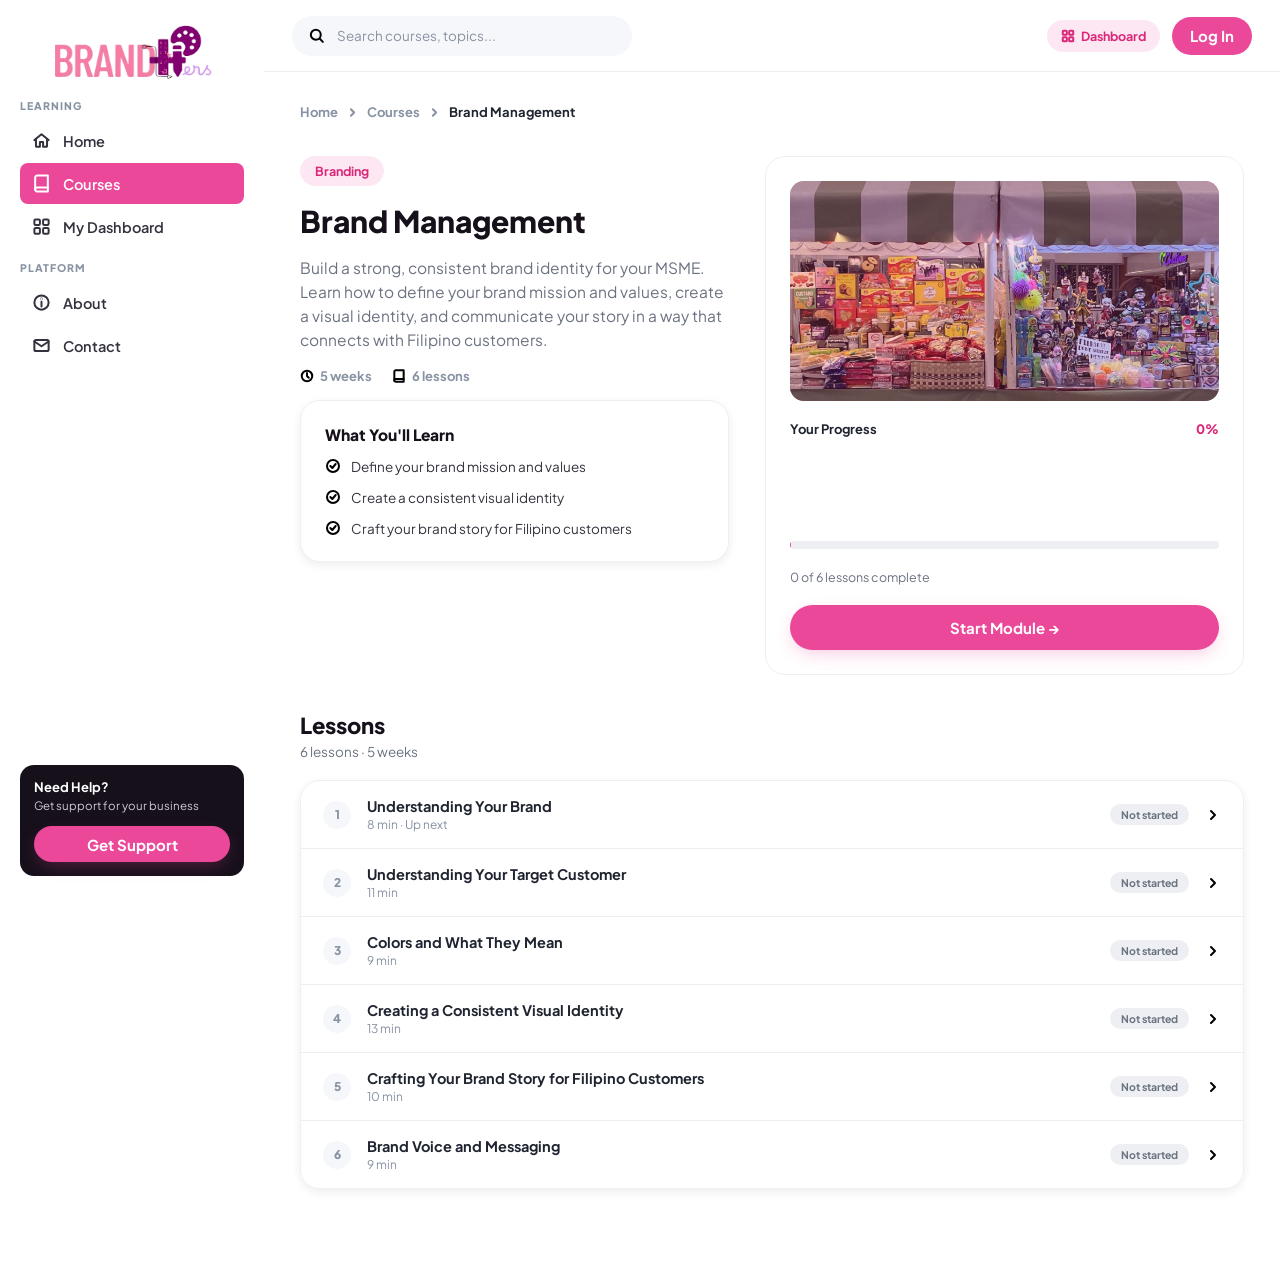
==== course.html @ 3ada5dc4 "Add files via upload" ====
<!doctype html>
<html lang="en">
  <head>
    <meta charset="utf-8" />
    <meta name="viewport" content="width=device-width, initial-scale=1" />
    <title>Brand Management — BrandHERS</title>
    <link rel="icon" href="assets/logo.png" />
    <link rel="preconnect" href="https://fonts.googleapis.com" />
    <link rel="preconnect" href="https://fonts.gstatic.com" crossorigin />
    <link
      href="https://fonts.googleapis.com/css2?family=Plus+Jakarta+Sans:wght@400;500;600;700;800&display=swap"
      rel="stylesheet"
    />
    <link rel="stylesheet" href="css/styles.css" />
  </head>
  <body data-page="course">
    <div class="app">
      <!-- ===== SIDEBAR (same on every page) ===== -->
      <aside class="sidebar" id="sidebar" aria-label="Main navigation">
        <div class="logo-wrap">
          <a href="index.html" class="brand-logo" aria-label="BrandHERS home"
            ><img src="assets/logo.png" alt="BrandHERS"
          /></a>
        </div>
        <p class="nav-label">LEARNING</p>
        <a href="index.html" class="nav-link"
          ><img class="ic" src="assets/icons/nav-home.svg" width="19" height="19" alt="" />Home</a
        >
        <a href="courses.html" class="nav-link active"
          ><img class="ic" src="assets/icons/nav-book-active.svg" width="19" height="19" alt="" />Courses</a
        >
        <a href="dashboard.html" class="nav-link"
          ><img class="ic" src="assets/icons/nav-grid.svg" width="19" height="19" alt="" />My Dashboard</a
        >
        <p class="nav-label second">PLATFORM</p>
        <a href="about.html" class="nav-link"
          ><img class="ic" src="assets/icons/nav-info.svg" width="19" height="19" alt="" />About</a
        >
        <a href="contact.html" class="nav-link"
          ><img class="ic" src="assets/icons/nav-mail.svg" width="19" height="19" alt="" />Contact</a
        >
        <div class="sidebar-spacer"></div>
        <div class="help-card">
          <p class="t1">Need Help?</p>
          <p class="t2">Get support for your business</p>
          <a href="contact.html" class="btn btn-primary">Get Support</a>
        </div>
        <!-- Shown only when logged in -->
        <div class="profile-card" data-when="user" hidden>
          <a href="profile.html" class="profile-row"
            ><span class="avatar" data-bind="initial">E</span>
            <span
              ><span class="nm" data-bind="userName">Edeliza Apsay</span
              ><span class="rl" style="display: block">Business Owner</span></span
            ></a
          >
          <button class="btn btn-outline" data-signout style="width: 100%">Sign Out</button>
        </div>
      </aside>
      <div class="scrim" id="scrim"></div>

      <div class="main">
        <!-- ===== TOPBAR (same on every page) ===== -->
        <header class="topbar" id="topbar">
          <button class="menu-btn" id="menuBtn" aria-label="Open menu"><span></span></button>
          <label class="search"
            ><img class="ic" src="assets/icons/search.svg" width="17" height="17" alt="" /><input
              id="topSearch"
              placeholder="Search courses, topics..."
              aria-label="Search courses"
          /></label>
          <div class="top-actions">
            <div class="notif-host" data-when="user" hidden>
              <button class="icon-btn" id="bellBtn" aria-label="Notifications">
                <img class="ic bell" src="assets/icons/bell.svg" width="19" height="19" alt="" /><img
                  class="ic dot"
                  src="assets/icons/bell-dot.svg"
                  width="9"
                  height="9"
                  alt=""
                  data-when="unread"
                  hidden
                />
              </button>
            </div>
            <a href="dashboard.html" class="dash-badge"
              ><img class="ic" src="assets/icons/grid-badge.svg" width="14" height="14" alt="" />Dashboard</a
            >
            <a href="profile.html" class="user-menu" data-when="user" hidden
              ><span class="avatar" data-bind="initial">E</span><span class="nm" data-bind="firstName">Edeliza</span></a
            >
            <button class="btn btn-primary btn-sm" data-login data-when="guest">Log In</button>
          </div>
        </header>

        <!-- ===== PAGE CONTENT ===== -->
        <main class="content" id="view">
          <nav class="crumbs bold">
            <a href="index.html">Home</a
            ><img class="ic" src="assets/icons/chevron-right.svg" width="13" height="13" alt="" /><a href="courses.html"
              >Courses</a
            ><img class="ic" src="assets/icons/chevron-right.svg" width="13" height="13" alt="" /><span class="cur"
              >Brand Management</span
            >
          </nav>
          <div class="course-hero">
            <div class="left">
              <span class="badge">Branding</span>
              <h1>Brand Management</h1>
              <p class="lead">
                Build a strong, consistent brand identity for your MSME. Learn how to define your brand mission and
                values, create a visual identity, and communicate your story in a way that connects with Filipino
                customers.
              </p>
              <div class="course-meta">
                <span><img class="ic" src="assets/icons/clock-14.svg" width="14" height="14" alt="" />5 weeks</span
                ><span><img class="ic" src="assets/icons/book-14.svg" width="14" height="14" alt="" />6 lessons</span>
              </div>
              <div class="card outcomes">
                <h3>What You'll Learn</h3>
                <div>
                  <img class="ic" src="assets/icons/check-16.svg" width="16" height="16" alt="" /><span
                    >Define your brand mission and values</span
                  >
                </div>
                <div>
                  <img class="ic" src="assets/icons/check-16.svg" width="16" height="16" alt="" /><span
                    >Create a consistent visual identity</span
                  >
                </div>
                <div>
                  <img class="ic" src="assets/icons/check-16.svg" width="16" height="16" alt="" /><span
                    >Craft your brand story for Filipino customers</span
                  >
                </div>
              </div>
            </div>
            <div class="right">
              <div class="course-img"><img src="assets/module-brand.jpg" alt="" /></div>
              <div class="progress-head"><span>Your Progress</span><b data-bind="coursePctText">0%</b></div>
              <div class="track"><i style="width: 0%" data-bind-width="coursePct"></i></div>
              <p class="progress-note"><span data-bind="lessonsDone">0</span> of 6 lessons complete</p>
              <button class="btn btn-primary" data-start="" style="width: 100%">Start Module →</button>
            </div>
          </div>
          <section class="section" style="gap: 20px">
            <div class="lessons-head">
              <p class="t">Lessons</p>
              <p class="s">6 lessons · 5 weeks</p>
            </div>
            <div class="lessons-card">
              <button class="lesson-row" data-lesson="1">
                <span class="lesson-num">1</span>
                <span class="tx"
                  ><b>Understanding Your Brand</b><small>8 min<span data-when="notDone"> · Up next</span></small></span
                >
                <span class="status" data-status="lesson1">Not started</span>
                <img class="ic" src="assets/icons/chevron-right-row.svg" width="16" height="16" alt="" /></button
              ><button class="lesson-row" data-lesson="2">
                <span class="lesson-num">2</span>
                <span class="tx"><b>Understanding Your Target Customer</b><small>11 min</small></span>
                <span class="status">Not started</span>
                <img class="ic" src="assets/icons/chevron-right-row.svg" width="16" height="16" alt="" /></button
              ><button class="lesson-row" data-lesson="3">
                <span class="lesson-num">3</span>
                <span class="tx"><b>Colors and What They Mean</b><small>9 min</small></span>
                <span class="status">Not started</span>
                <img class="ic" src="assets/icons/chevron-right-row.svg" width="16" height="16" alt="" /></button
              ><button class="lesson-row" data-lesson="4">
                <span class="lesson-num">4</span>
                <span class="tx"><b>Creating a Consistent Visual Identity</b><small>13 min</small></span>
                <span class="status">Not started</span>
                <img class="ic" src="assets/icons/chevron-right-row.svg" width="16" height="16" alt="" /></button
              ><button class="lesson-row" data-lesson="5">
                <span class="lesson-num">5</span>
                <span class="tx"><b>Crafting Your Brand Story for Filipino Customers</b><small>10 min</small></span>
                <span class="status">Not started</span>
                <img class="ic" src="assets/icons/chevron-right-row.svg" width="16" height="16" alt="" /></button
              ><button class="lesson-row" data-lesson="6">
                <span class="lesson-num">6</span>
                <span class="tx"><b>Brand Voice and Messaging</b><small>9 min</small></span>
                <span class="status">Not started</span>
                <img class="ic" src="assets/icons/chevron-right-row.svg" width="16" height="16" alt="" />
              </button>
            </div>
          </section>
        </main>
      </div>
    </div>
    <div id="modal-root"></div>

    <script src="js/script.js"></script>
  </body>
</html>
---- css/styles.css ----
/* =========================================================
   BrandHERS — styles.css
   ---------------------------------------------------------
   Colors, fonts, sizes and shadows are taken from the Figma file.
   The design is made at 1440px wide; section 18 makes it fit
   tablets and phones.

   TABLE OF CONTENTS  (use Ctrl+F to jump to a number, e.g. "9.")
     1.  Colors & fonts (variables)
     2.  Basics (reset)
     3.  Layout — sidebar
     4.  Layout — topbar & page area
     5.  Buttons & badges
     6.  Cards & common text
     7.  Home page
     8.  Courses page
     9.  Breadcrumbs
     10. Brand Management page
     11. Dashboard page
     12. About page
     13. Contact page
     14. Lesson page (+ video player, outline)
     15. Quiz page
     16. Profile pages
     17. Popups (notifications, log in, language, coming soon, toast)
     18. Responsive (tablet & phone)
     19. Phone polish (small-screen fine-tuning)
   ========================================================= */

/* =========================================================
   1. Colors & fonts (variables)
   Change a color here and it changes everywhere.
   ========================================================= */
:root {
  --white: #ffffff;
  --gray-100: #f6f7fa;
  --gray-200: #edeff3;
  --gray-300: #e2e5ea;
  --gray-500: #8792a2;
  --gray-600: #6b7280;
  --ink-700: #33333f;
  --ink-800: #1f2430;
  --ink-900: #16101a;
  --pink-50: #fdf2f8;
  --pink-100: #fce7f3;
  --pink-200: #fbcfe8;
  --pink-300: #f9a8d4;
  --pink-500: #ec4899;
  --pink-600: #db2777;
  --pink-700: #be185d;
  --ok-fill: #e6f7ec;
  --ok-border: #b8e1c7;
  --ok-icon: #16a34a;
  --ok-title: #0e6b33;
  --fb-text: #3b6147;
  --err-fill: #feecec;
  --err-border: #f5c2c2;
  --err-icon: #dc2626;
  --err-text: #991b1b;
  --shadow-card: 0 3px 10px 0 rgba(23, 15, 26, 0.07);
  --shadow-btn: 0 6px 18px -4px rgba(237, 71, 153, 0.32);
  --shadow-raised: 0 12px 32px -4px rgba(23, 15, 26, 0.14);
  --font: 'Plus Jakarta Sans', system-ui, -apple-system, 'Segoe UI', sans-serif;
}

/* =========================================================
   2. Basics (reset)
   ========================================================= */
* {
  box-sizing: border-box;
}

html,
body {
  margin: 0;
}

body {
  background: var(--white);
  font-family: var(--font);
  color: var(--ink-800);
  line-height: normal;
  -webkit-font-smoothing: antialiased;
}

a {
  color: inherit;
  text-decoration: none;
}

button {
  padding: 0;
  border: 0;
  background: none;
  font: inherit;
  color: inherit;
  text-align: left;
  cursor: pointer;
}

input,
select,
textarea {
  font: inherit;
  color: inherit;
}

p,
h1,
h2,
h3 {
  margin: 0;
}

img {
  display: block;
}
img.ic {
  flex: none;
}

/* Anything with the hidden attribute stays hidden (used by script.js) */
[hidden] {
  display: none !important;
}

/* =========================================================
   3. Layout — sidebar
   ========================================================= */
.app {
  display: flex;
  align-items: flex-start;
  min-height: 100vh;
}

.sidebar {
  position: sticky;
  top: 0;
  z-index: 40;
  flex: none;
  display: flex;
  flex-direction: column;
  width: 264px;
  padding: 24px 20px;
  height: 100vh;
  overflow-y: auto;
  background: var(--white);
}

.logo-wrap {
  display: flex;
  justify-content: center;
}

.brand-logo {
  position: relative;
  width: 160px;
  height: 55.172px;
  overflow: hidden;
}
.brand-logo img {
  position: absolute;
  left: -5.9%;
  top: -58.71%;
  width: 113.16%;
  height: 232.36%;
  max-width: none;
}

.nav-label {
  margin: 20px 0 8px;
  font-weight: 800;
  font-size: 10.5px;
  letter-spacing: 0.945px;
  color: var(--gray-500);
}
.nav-label.second {
  margin-top: 12px;
}

.nav-link {
  display: flex;
  align-items: center;
  gap: 12px;
  width: 100%;
  padding: 11px 12px;
  margin-bottom: 2px;
  border-radius: 8px;
  font-weight: 600;
  font-size: 14.5px;
  color: var(--ink-700);
}
.nav-link:hover {
  background: var(--pink-50);
}
.nav-link.active {
  background: var(--pink-500);
  color: var(--white);
}

.sidebar-spacer {
  flex: 1 0 12px;
}

.help-card {
  display: flex;
  flex-direction: column;
  gap: 3px;
  padding: 14px;
  border-radius: 14px;
  background: var(--ink-900);
}
.help-card .t1 {
  font-weight: 700;
  font-size: 13px;
  color: #fff;
}
.help-card .t2 {
  margin-bottom: 10px;
  font-size: 11.5px;
  color: #cfcbd6;
}
.help-card .btn {
  height: 36px;
  width: 100%;
  padding: 0 24px;
}

.profile-card {
  display: flex;
  flex-direction: column;
  gap: 12px;
  margin-top: 12px;
  width: 224px;
  padding: 14px;
  border: 1px solid var(--gray-200);
  border-radius: 14px;
  background: var(--white);
  filter: drop-shadow(0 3px 5px rgba(23, 15, 26, 0.07));
}

.profile-row {
  display: flex;
  align-items: center;
  gap: 10px;
}

.avatar {
  display: grid;
  place-items: center;
  flex: none;
  width: 40px;
  height: 40px;
  border-radius: 20px;
  background: var(--pink-500);
  color: #fff;
  font-weight: 700;
  font-size: 15px;
}

.profile-row .nm {
  font-weight: 700;
  font-size: 13px;
  color: var(--ink-900);
}
.profile-row .rl {
  margin-top: 2px;
  font-size: 11px;
  color: var(--gray-500);
}

/* =========================================================
   4. Layout — topbar & page area
   ========================================================= */
.main {
  flex: 1;
  display: flex;
  flex-direction: column;
  min-width: 0;
  min-height: 100vh;
}

.topbar {
  position: sticky;
  top: 0;
  z-index: 30;
  display: flex;
  align-items: center;
  gap: 16px;
  height: 72px;
  padding: 0 28px;
  border-bottom: 1px solid var(--gray-200);
  background: var(--white);
}

/* Search icon in the topbar — only shown on phones (added by script.js) */
.icon-btn.search-btn {
  display: none;
}
.search-btn .ic {
  margin: 10.5px;
}

/* Small BrandHERS logo in the topbar — only shown on phones (added by script.js) */
.top-logo {
  position: relative;
  display: none;
  flex: none;
  width: 104px;
  height: 36px;
  overflow: hidden;
}
.top-logo img {
  position: absolute;
  left: -5.9%;
  top: -58.71%;
  width: 113.16%;
  height: 232.36%;
  max-width: none;
}

.menu-btn {
  display: none;
  place-items: center;
  flex: none;
  width: 40px;
  height: 40px;
  border-radius: 20px;
  background: var(--gray-100);
}
.menu-btn span {
  display: block;
  width: 18px;
  height: 2px;
  border-radius: 2px;
  background: var(--ink-800);
  box-shadow:
    0 -6px 0 var(--ink-800),
    0 6px 0 var(--ink-800);
}

.search {
  display: flex;
  align-items: center;
  gap: 10px;
  flex: none;
  width: 340px;
  height: 40px;
  padding: 10px 16px;
  border-radius: 999px;
  background: var(--gray-100);
}
.search input {
  flex: 1;
  min-width: 0;
  border: 0;
  outline: 0;
  background: none;
  font-size: 13.5px;
  color: var(--ink-800);
}
.search input::placeholder {
  color: var(--gray-500);
}

.top-actions {
  display: flex;
  align-items: center;
  gap: 12px;
  margin-left: auto;
}

.icon-btn {
  position: relative;
  display: block;
  width: 40px;
  height: 40px;
  border-radius: 20px;
  background: var(--gray-100);
}
.icon-btn .bell {
  position: absolute;
  left: 10.5px;
  top: 10.5px;
}
.icon-btn .dot {
  position: absolute;
  left: 26px;
  top: 4px;
}

.dash-badge {
  display: flex;
  align-items: center;
  gap: 6px;
  padding: 8px 14px;
  border-radius: 999px;
  background: var(--pink-100);
  font-weight: 700;
  font-size: 12.5px;
  color: var(--pink-600);
}

.user-menu {
  display: flex;
  align-items: center;
  gap: 8px;
  padding: 5px 14px 5px 6px;
  border: 1px solid var(--gray-200);
  border-radius: 999px;
  background: var(--white);
  font-weight: 700;
  font-size: 14px;
  color: var(--ink-800);
}
.user-menu .avatar {
  width: 36px;
  height: 36px;
  border-radius: 18px;
  font-size: 14px;
}

.notif-host {
  position: relative;
}

/* Log In button in the topbar: no pink glow */
.top-actions .btn-primary {
  box-shadow: none;
}

.content {
  display: flex;
  flex-direction: column;
  gap: 36px;
  width: 100%; /* fills the screen, also on wide monitors */
  padding: 32px 36px 72px;
}
.content.home {
  gap: 52px;
}
.content.center {
  align-items: center;
}

/* =========================================================
   5. Buttons & badges
   ========================================================= */
.btn {
  display: inline-flex;
  align-items: center;
  justify-content: center;
  gap: 8px;
  padding: 13px 24px;
  border-radius: 999px;
  font-weight: 700;
  font-size: 15px;
  white-space: nowrap;
  line-height: normal;
}

.btn-primary {
  background: var(--pink-500);
  box-shadow: var(--shadow-btn);
  color: var(--white);
}
.btn-primary:hover {
  background: var(--pink-600);
}

.btn-outline {
  padding: 11px 22px;
  border: 2px solid var(--pink-300);
  color: var(--pink-600);
}
.btn-outline:hover {
  background: var(--pink-50);
}

.btn-ghost {
  background: var(--gray-100);
  color: var(--ink-800);
}
.btn-ghost:hover {
  background: var(--gray-200);
}

.btn-hero-outline {
  padding: 11px 22px;
  border: 2px solid #fff;
  background: rgba(255, 255, 255, 0.12);
  color: #fff;
}

.btn-sm {
  padding: 0 18px;
  height: 38px;
}

.btn[disabled] {
  opacity: 0.5;
  box-shadow: none;
  cursor: not-allowed;
}

.badge {
  display: inline-flex;
  align-items: center;
  align-self: flex-start;
  padding: 6px 14px;
  border-radius: 999px;
  border: 1px solid var(--pink-100);
  background: var(--pink-100);
  font-weight: 700;
  font-size: 12.5px;
  color: var(--pink-600);
}

/* =========================================================
   6. Cards & common text
   ========================================================= */
.h-section {
  font-weight: 800;
  font-size: 24px;
  color: var(--ink-900);
}

.sub {
  font-size: 14px;
  color: var(--gray-600);
}

.card {
  border: 1px solid var(--gray-200);
  border-radius: 20px;
  background: var(--white);
  box-shadow: var(--shadow-card);
}

/* =========================================================
   7. Home page (index.html)
   ========================================================= */
.hero {
  position: relative;
  display: flex;
  align-items: center;
  gap: 40px;
  height: 430px;
  overflow: hidden;
  padding: 64px 56px;
  border-radius: 28px;
}

.hero-bg {
  position: absolute;
  inset: 0;
}
.hero-bg img {
  position: absolute;
  inset: 0;
  width: 100%;
  height: 100%;
  object-fit: cover;
  opacity: 0;
  transition: opacity 0.9s ease;
}
.hero-bg img.on {
  opacity: 1;
}

.hero-overlay {
  position: absolute;
  inset: 0;
  background: linear-gradient(
    90deg,
    rgba(22, 16, 26, 0.88) 0%,
    rgba(190, 24, 93, 0.55) 55%,
    rgba(190, 24, 93, 0.05) 100%
  );
}

.hero-dots {
  position: absolute;
  right: 24px;
  bottom: 24px;
  z-index: 2;
  display: flex;
  gap: 8px;
  align-items: center;
  padding: 8px 12px;
  border-radius: 999px;
  background: rgba(0, 0, 0, 0.3);
}
.hero-dots button {
  width: 8px;
  height: 8px;
  border-radius: 4px;
  background: rgba(255, 255, 255, 0.55);
  transition: width 0.3s;
}
.hero-dots button.on {
  width: 22px;
  background: #fff;
}

.hero-text {
  position: relative;
  flex: 1;
  display: flex;
  flex-direction: column;
  gap: 18px;
  min-width: 0;
}

.hero h1 {
  font-weight: 800;
  font-size: 41px;
  line-height: 1.12;
  letter-spacing: -0.82px;
  color: #fff;
}
.hero h1 .pk {
  color: var(--pink-300);
}
.hero p {
  width: 480px;
  max-width: 100%;
  font-size: 16.5px;
  line-height: 1.6;
  color: rgba(255, 255, 255, 0.88);
}

.cta-row {
  display: flex;
  gap: 16px;
  flex-wrap: wrap;
}

.section {
  display: flex;
  flex-direction: column;
  gap: 22px;
}

.section-head {
  display: flex;
  align-items: flex-end;
  gap: 16px;
  min-height: 100px;
}
.section-head .grow {
  flex: 1;
}
.section-head .titles {
  display: flex;
  flex-direction: column;
  gap: 4px;
}

.view-all {
  display: flex;
  align-items: center;
  gap: 6px;
  font-weight: 700;
  font-size: 14px;
  color: var(--pink-600);
}

.cards-row {
  display: grid;
  grid-template-columns: repeat(3, 1fr);
  gap: 22px;
}

.course-card {
  display: flex;
  flex-direction: column;
  overflow: hidden;
  border-radius: 20px;
  border: 1px solid var(--gray-200);
  background: var(--white);
  box-shadow: var(--shadow-card);
  text-align: left;
  transition:
    transform 0.15s,
    box-shadow 0.15s;
}
.course-card:hover {
  box-shadow: 0 10px 24px rgba(23, 15, 26, 0.1);
  transform: translateY(-2px);
}

.thumb {
  position: relative;
  display: flex;
  justify-content: space-between;
  align-items: flex-start;
  height: 220px;
  padding: 12px 12px 0;
  overflow: hidden;
}
.thumb .bg {
  position: absolute;
  inset: 0;
  background-image: linear-gradient(148deg, #fbe7f3 0%, #fdf3f8 71.43%);
}
.thumb .bg img {
  position: absolute;
  inset: 0;
  width: 100%;
  height: 100%;
  object-fit: cover;
}
.thumb .bg::after {
  position: absolute;
  inset: 0;
  background: rgba(237, 71, 153, 0.2);
  content: '';
}

.tag {
  position: relative;
  padding: 5px 11px;
  border-radius: 999px;
  background: var(--white);
  font-weight: 700;
  font-size: 11px;
  color: var(--pink-600);
}

.status {
  position: relative;
  padding: 4px 11px;
  border-radius: 999px;
  background: var(--gray-200);
  font-weight: 700;
  font-size: 10.5px;
  color: var(--gray-600);
  white-space: nowrap;
}
.status.prog {
  background: var(--pink-100);
  color: var(--pink-700);
}
.status.done {
  background: var(--ok-fill);
  color: var(--ok-title);
}

.cc-body {
  display: flex;
  flex-direction: column;
  gap: 10px;
  flex: 1;
  padding: 18px 20px 20px;
}
.cc-body .ttl {
  font-weight: 800;
  font-size: 17.3px;
  color: var(--ink-900);
}
.cc-body .dsc {
  font-size: 14px;
  line-height: 1.5;
  color: var(--gray-600);
}

.meta {
  display: flex;
  gap: 14px;
  flex-wrap: wrap;
}
.meta span {
  display: flex;
  align-items: center;
  gap: 5px;
  font-weight: 700;
  font-size: 12.5px;
  color: var(--gray-500);
  white-space: nowrap;
}

.how {
  display: flex;
  flex-direction: column;
  align-items: center;
  gap: 32px;
}
.how .titles {
  display: flex;
  flex-direction: column;
  gap: 6px;
  align-items: center;
  max-width: 100%;
  text-align: center;
}
.how .titles .sub {
  width: 620px;
  max-width: 100%;
}

.steps-row {
  display: grid;
  grid-template-columns: repeat(3, 1fr);
  gap: 22px;
  width: 100%;
}

.step-card {
  display: flex;
  flex-direction: column;
  align-items: center;
  gap: 8px;
  padding: 26px;
  border: 1px solid var(--gray-200);
  border-radius: 20px;
  background: var(--white);
  text-align: center;
}

.icon-circle {
  display: grid;
  place-items: center;
  width: 52px;
  height: 52px;
  margin-bottom: 6px;
  border-radius: 26px;
  background: var(--pink-50);
}

.step-card h3 {
  font-weight: 800;
  font-size: 16.8px;
  color: var(--ink-900);
}
.step-card p {
  font-size: 13.5px;
  line-height: 1.5;
  color: var(--gray-600);
}

.cta-banner {
  display: flex;
  flex-direction: column;
  align-items: center;
  gap: 10px;
  padding: 52px 30px;
  border-radius: 20px;
  background-image: linear-gradient(168deg, #fbe7f3 11.5%, #fdf3f8 65.4%);
  text-align: center;
}
.cta-banner h2 {
  font-weight: 800;
  font-size: 26.5px;
  color: var(--pink-700);
}
.cta-banner p {
  width: 480px;
  max-width: 100%;
  margin-bottom: 14px;
  font-size: 15px;
  color: var(--gray-600);
}

/* =========================================================
   8. Courses page (courses.html)
   ========================================================= */
.courses-banner {
  display: flex;
  align-items: center;
  gap: 40px;
  padding: 32px 36px;
  border-radius: 24px;
  background: linear-gradient(90deg, var(--pink-50), var(--pink-100));
}
.courses-banner .txt {
  flex: 1;
  display: flex;
  flex-direction: column;
  gap: 12px;
  min-width: 0;
}
.courses-banner h1 {
  font-weight: 800;
  font-size: 30px;
  color: var(--ink-900);
}
.courses-banner p {
  font-size: 15px;
  color: var(--gray-600);
}

.banner-stats {
  display: flex;
  gap: 12px;
}

.banner-stat {
  display: flex;
  flex-direction: column;
  align-items: center;
  gap: 2px;
  width: 112px;
  padding: 14px 20px;
  border-radius: 16px;
  background: var(--white);
  filter: drop-shadow(0 6px 8px rgba(217, 38, 115, 0.08));
}
.banner-stat b {
  font-weight: 800;
  font-size: 24px;
  color: var(--pink-500);
}
.banner-stat span {
  font-weight: 700;
  font-size: 12px;
  color: var(--gray-600);
}

.toolbar {
  display: flex;
  gap: 14px;
  align-items: center;
}

.field-search {
  flex: 1;
  display: flex;
  align-items: center;
  gap: 10px;
  padding: 13px 16px;
  border-radius: 8px;
  border: 1.5px solid var(--gray-300);
  background: var(--gray-100);
}
.field-search input {
  flex: 1;
  border: 0;
  outline: 0;
  background: none;
  font-size: 14px;
}
.field-search input::placeholder {
  color: var(--gray-500);
}

.sort-field {
  position: relative;
  display: flex;
  align-items: center;
  gap: 8px;
  padding: 13px 12px 13px 16px;
  border-radius: 8px;
  border: 1.5px solid var(--gray-300);
  background: var(--white);
  font-weight: 700;
  font-size: 13px;
  color: var(--ink-700);
}
.sort-field select {
  position: absolute;
  inset: 0;
  opacity: 0;
  cursor: pointer;
}

.chips {
  display: flex;
  gap: 8px;
  flex-wrap: wrap;
}

.chip {
  padding: 7px 16px;
  border-radius: 999px;
  border: 1px solid var(--gray-200);
  background: var(--white);
  font-weight: 700;
  font-size: 13px;
  color: var(--gray-600);
}
.chip.on {
  border-color: var(--pink-600);
  background: var(--pink-600);
  color: #fff;
}

.course-card.full {
  filter: drop-shadow(0 3px 5px rgba(23, 15, 26, 0.07));
  box-shadow: none;
}
.course-card.full .thumb {
  height: 200px;
}
.course-card.full .dsc {
  font-size: 13.5px;
}

.checklist {
  display: flex;
  flex-direction: column;
  gap: 7px;
}
.checklist div {
  display: flex;
  gap: 8px;
  align-items: flex-start;
  font-size: 12.8px;
  color: var(--ink-700);
}

.cc-footer {
  display: flex;
  align-items: center;
  min-height: 100px;
}

#grid {
  align-items: start;
}

.cc-footer .meta span {
  font-size: 12px;
}
.cc-footer .cta {
  display: flex;
  align-items: center;
  gap: 5px;
  margin-left: auto;
  font-weight: 700;
  font-size: 13px;
  color: var(--pink-600);
}

.ctml {
  display: flex;
  gap: 16px;
  padding: 26px;
  border-radius: 20px;
  background: var(--gray-100);
}
.ctml .ib {
  display: grid;
  place-items: center;
  flex: none;
  width: 40px;
  height: 40px;
  border-radius: 20px;
  background: var(--pink-100);
}
.ctml h3 {
  margin-bottom: 8px;
  font-weight: 800;
  font-size: 16px;
  color: var(--ink-900);
}
.ctml p {
  font-size: 13.5px;
  line-height: 1.55;
  color: var(--gray-600);
}

.empty {
  grid-column: 1 / -1;
  padding: 40px;
  text-align: center;
  color: var(--gray-600);
  font-size: 14px;
}

/* =========================================================
   9. Breadcrumbs (Home > Courses > …)
   ========================================================= */
.crumbs {
  display: flex;
  flex-wrap: wrap;
  gap: 8px;
  align-items: center;
  font-size: 13px;
  color: var(--gray-500);
}
.crumbs a:hover {
  color: var(--pink-600);
}
.crumbs .cur {
  font-weight: 600;
  color: var(--ink-800);
}
.crumbs.bold a,
.crumbs.bold .cur {
  font-weight: 700;
}

/* =========================================================
   10. Brand Management page (course.html)
   ========================================================= */
.course-hero {
  display: flex;
  gap: 36px;
  align-items: flex-start;
}
.course-hero .left {
  flex: 1;
  display: flex;
  flex-direction: column;
  gap: 16px;
  min-width: 0;
}
.course-hero h1 {
  font-weight: 800;
  font-size: 30px;
  color: var(--ink-900);
}
.course-hero .lead {
  font-size: 15.5px;
  line-height: 1.55;
  color: var(--gray-600);
}

.course-meta {
  display: flex;
  gap: 20px;
}
.course-meta span {
  display: flex;
  align-items: center;
  gap: 6px;
  font-weight: 700;
  font-size: 13px;
  color: var(--gray-500);
}

.outcomes {
  display: flex;
  flex-direction: column;
  gap: 14px;
  padding: 24px;
}
.outcomes h3 {
  font-weight: 800;
  font-size: 15.5px;
  color: var(--ink-900);
}
.outcomes div {
  display: flex;
  gap: 10px;
  align-items: flex-start;
  font-size: 13.5px;
  color: var(--ink-700);
}

.course-hero .right {
  flex: 1;
  display: flex;
  flex-direction: column;
  gap: 20px;
  min-width: 0;
  padding: 24px;
  border: 1px solid var(--gray-200);
  border-radius: 20px;
}

.course-img {
  position: relative;
  height: 220px;
  overflow: hidden;
  border-radius: 14px;
  background-image: linear-gradient(155deg, #fbe7f3 0%, #ed92bf 71.4%);
}
.course-img img {
  position: absolute;
  inset: 0;
  width: 100%;
  height: 100%;
  object-fit: cover;
}
.course-img::after {
  position: absolute;
  inset: 0;
  background: rgba(237, 71, 153, 0.2);
  content: '';
}

.progress-head {
  display: flex;
  justify-content: space-between;
  align-items: flex-start;
  min-height: 100px;
  font-size: 13px;
  font-weight: 700;
  color: var(--ink-800);
}
.progress-head b {
  font-weight: 800;
  color: var(--pink-600);
}

.track {
  height: 8px;
  overflow: hidden;
  border-radius: 999px;
  background: var(--gray-200);
}
.track i {
  display: block;
  height: 100%;
  min-width: 1px;
  border-radius: 999px;
  background: linear-gradient(90deg, #f472b6, #db2777);
  transition: width 0.4s;
}

.progress-note {
  font-size: 12.5px;
  color: var(--gray-600);
}

.lessons-head .t {
  font-weight: 800;
  font-size: 22px;
  color: var(--ink-900);
}
.lessons-head .s {
  margin-top: 4px;
  font-size: 13.5px;
  color: var(--gray-600);
}

.lessons-card {
  overflow: hidden;
  border: 1px solid var(--gray-200);
  border-radius: 20px;
  box-shadow: var(--shadow-card);
}

.lesson-row {
  display: flex;
  align-items: center;
  gap: 16px;
  padding: 16px 22px;
  width: 100%;
  border-bottom: 1px solid var(--gray-200);
  background: var(--white);
}
.lesson-row:last-child {
  border-bottom: 0;
}
.lesson-row:hover {
  background: var(--pink-50);
}

.lesson-num {
  display: grid;
  place-items: center;
  flex: none;
  width: 28px;
  height: 28px;
  border-radius: 14px;
  background: var(--gray-100);
  font-weight: 800;
  font-size: 12px;
  color: var(--gray-500);
}

.lesson-row .tx {
  flex: 1;
  display: flex;
  flex-direction: column;
  gap: 2px;
  min-width: 0;
}
.lesson-row .tx b {
  font-weight: 700;
  font-size: 14.5px;
  color: var(--ink-800);
}
.lesson-row .tx small {
  font-size: 12px;
  color: var(--gray-500);
}

/* =========================================================
   11. Dashboard page (dashboard.html)
   ========================================================= */
.welcome {
  position: relative;
  display: flex;
  align-items: center;
  gap: 24px;
  overflow: hidden;
  padding: 30px 36px;
  border-radius: 24px;
  background: linear-gradient(90deg, #be185d 0%, #ec4899 70.67%);
  box-shadow: 0 14px 30px 0 rgba(217, 38, 115, 0.25);
}
.welcome .e1 {
  position: absolute;
  left: 860px;
  top: -90px;
  width: 220px;
  height: 220px;
}
.welcome .e2 {
  position: absolute;
  left: 980px;
  top: 70px;
  width: 160px;
  height: 160px;
}
.welcome .txt {
  position: relative;
  flex: 1;
  display: flex;
  flex-direction: column;
  gap: 10px;
  min-width: 0;
}
.welcome .k {
  font-weight: 700;
  font-size: 12px;
  letter-spacing: 1.2px;
  color: var(--pink-100);
}
.welcome h1 {
  font-weight: 800;
  font-size: 28px;
  color: #fff;
}
.welcome .p {
  font-weight: 500;
  font-size: 15px;
  color: var(--pink-50);
}
.welcome .btns {
  display: flex;
  gap: 12px;
  flex-wrap: wrap;
  padding-top: 8px;
}

.btn-white {
  padding: 12px 22px;
  background: #fff;
  color: var(--pink-700);
  font-size: 14px;
}

.btn-line-white {
  padding: 10.5px 20.5px;
  border: 1.5px solid #fff;
  color: #fff;
  font-size: 14px;
}

.ring {
  position: relative;
  flex: none;
  width: 132px;
  height: 132px;
}
.ring svg {
  position: absolute;
  inset: 0;
}
.ring .v {
  position: absolute;
  inset: 0;
  display: flex;
  flex-direction: column;
  align-items: center;
  justify-content: center;
}
.ring .v b {
  font-weight: 800;
  font-size: 30px;
  color: #fff;
}
.ring .v span {
  margin-top: 4px;
  font-weight: 600;
  font-size: 12px;
  color: var(--pink-100);
}

.stats-row {
  display: grid;
  grid-template-columns: repeat(4, 1fr);
  gap: 22px;
}

.stat-box {
  display: flex;
  flex-direction: column;
  align-items: center;
  height: 107px;
  padding: 22px 19px 0;
  border-radius: 14px;
  border: 1px solid var(--pink-100);
  background: var(--pink-50);
  filter: drop-shadow(0 3px 5px rgba(23, 15, 26, 0.07));
  text-align: center;
}
.stat-box b {
  font-weight: 800;
  font-size: 25px;
  color: var(--pink-600);
}
.stat-box span {
  margin-top: 1px;
  font-weight: 700;
  font-size: 12.5px;
  color: var(--gray-600);
}

.dash-grid {
  display: flex;
  gap: 24px;
  align-items: flex-start;
}

.dash-left {
  flex: 660 1 0;
  display: flex;
  flex-direction: column;
  gap: 32px;
  min-width: 0;
}

.dash-right {
  flex: 420 1 0;
  display: flex;
  flex-direction: column;
  gap: 32px;
  min-width: 0;
}

.dsec {
  display: flex;
  flex-direction: column;
  gap: 16px;
}
.dsec .t {
  font-weight: 800;
  font-size: 18px;
  color: var(--ink-900);
}
.dsec .s {
  margin-top: 4px;
  font-size: 13px;
  color: var(--gray-500);
}

.continue-card {
  display: flex;
  align-items: center;
  gap: 16px;
  padding: 16px;
  border: 1px solid var(--gray-200);
  border-radius: 14px;
  box-shadow: var(--shadow-card);
  background: #fff;
}
.continue-card .th {
  position: relative;
  flex: none;
  width: 64px;
  height: 64px;
  overflow: hidden;
  border-radius: 12px;
  background: linear-gradient(90deg, #f66fb3, #cf187c);
}
.continue-card .th img {
  position: absolute;
  inset: 0;
  width: 100%;
  height: 100%;
  object-fit: cover;
}
.continue-card .th::after {
  position: absolute;
  inset: 0;
  background: rgba(237, 71, 153, 0.2);
  content: '';
}
.continue-card .mid {
  flex: 1;
  display: flex;
  flex-direction: column;
  gap: 8px;
  min-width: 0;
}
.continue-card .mid b {
  font-weight: 700;
  font-size: 15px;
  color: var(--ink-900);
}
.continue-card .mid small {
  font-size: 12px;
  color: var(--gray-500);
}
.continue-card .track {
  height: 6px;
}
.continue-card .track i {
  min-width: 4px;
  background: var(--pink-500);
}

.pct-pill {
  padding: 6px 12px;
  border-radius: 999px;
  background: var(--pink-50);
  font-weight: 700;
  font-size: 12px;
  color: var(--pink-600);
}

.streak-card {
  display: flex;
  justify-content: space-between;
  padding: 20px;
  border: 1px solid var(--gray-200);
  border-radius: 14px;
  box-shadow: var(--shadow-card);
}

.day {
  display: flex;
  flex-direction: column;
  align-items: center;
  gap: 8px;
  font-weight: 700;
  font-size: 11px;
  color: var(--gray-500);
}
.day i {
  display: grid;
  place-items: center;
  width: 40px;
  height: 40px;
  border-radius: 12px;
  background: var(--gray-100);
}
.day.on i {
  background: var(--pink-500);
}
.day.today i {
  border: 2px dashed var(--pink-300);
}
.day.today.on i {
  border: 0;
}

.activity-card {
  overflow: hidden;
  border: 1px solid var(--gray-200);
  border-radius: 14px;
  box-shadow: var(--shadow-card);
}

.act-row {
  display: flex;
  align-items: center;
  gap: 12px;
  padding: 16px 18px;
  border-top: 1px solid var(--gray-200);
  background: #fff;
}
.act-row:first-child {
  border-top: 0;
}

.act-ic {
  display: grid;
  place-items: center;
  flex: none;
  width: 34px;
  height: 34px;
  border-radius: 10px;
  background: var(--pink-50);
}

.act-row b {
  display: block;
  font-weight: 700;
  font-size: 13px;
  color: var(--ink-800);
}
.act-row small {
  display: block;
  margin-top: 3px;
  font-size: 11px;
  color: var(--gray-500);
}

.rec-list {
  display: flex;
  flex-direction: column;
  gap: 10px;
}

.rec {
  display: flex;
  align-items: center;
  gap: 14px;
  padding: 14px 16px;
  width: 100%;
  border: 1px solid var(--gray-200);
  border-radius: 14px;
  background: #fff;
  box-shadow: var(--shadow-card);
}
.rec .th {
  position: relative;
  flex: none;
  width: 38px;
  height: 38px;
  overflow: hidden;
  border-radius: 12px;
}
.rec .th img {
  width: 100%;
  height: 100%;
  object-fit: cover;
}
.rec .th::after {
  position: absolute;
  inset: 0;
  background: rgba(237, 71, 153, 0.2);
  content: '';
}
.rec b {
  display: block;
  font-weight: 700;
  font-size: 14px;
  color: var(--ink-900);
}
.rec small {
  display: block;
  margin-top: 3px;
  font-size: 12px;
  color: var(--gray-500);
}

/* =========================================================
   12. About page (about.html)
   ========================================================= */
.header-block {
  display: flex;
  flex-direction: column;
  gap: 16px;
  padding-bottom: 8px;
}
.header-block h1 {
  font-weight: 800;
  font-size: 36px;
  line-height: 1.2;
  letter-spacing: -0.36px;
  color: var(--ink-900);
}
.header-block p {
  width: 820px;
  max-width: 100%;
  font-size: 16px;
  line-height: 1.65;
  color: var(--gray-600);
}

.mission-grid {
  display: flex;
  gap: 24px;
  align-items: stretch;
}

.image-card {
  flex: 1;
  height: 300px;
  overflow: hidden;
  border-radius: 16px;
  /* same pinks as the top and bottom edges of the About video, so the video blends in */
  background: linear-gradient(to bottom, #fdf5f9 50%, #fce8f2 50%);
}
.image-card video {
  display: block;
  width: 100%;
  height: 100%;
  object-fit: contain; /* show the whole logo animation, never cut */
}

.mission-card {
  flex: 1;
  display: flex;
  flex-direction: column;
  justify-content: center;
  gap: 16px;
  padding: 28px;
}
.mission-card h2 {
  font-weight: 800;
  font-size: 19px;
  color: var(--ink-900);
}
.mission-card .p {
  font-size: 14px;
  color: var(--gray-600);
}

.mission-list {
  display: flex;
  flex-direction: column;
  gap: 12px;
}
.mission-list div {
  display: flex;
  align-items: center;
  gap: 10px;
  font-weight: 500;
  font-size: 13.5px;
  color: var(--ink-800);
}

.stats-row.about {
  gap: 20px;
}

.cta-section {
  display: flex;
  flex-direction: column;
  align-items: center;
  gap: 14px;
  padding: 44px 40px;
  border-radius: 20px;
  background-image: linear-gradient(171deg, #fce6f2 14.3%, #fdf2f8 85.7%);
  text-align: center;
}
.cta-section h2 {
  font-weight: 800;
  font-size: 22px;
  color: var(--pink-700);
}
.cta-section p {
  width: 460px;
  max-width: 100%;
  font-size: 14px;
  color: var(--gray-600);
}

/* =========================================================
   13. Contact page (contact.html)
   ========================================================= */
.header-block.tight {
  gap: 10px;
  padding-bottom: 0;
}
.header-block.tight h1 {
  font-size: 32px;
  line-height: normal;
  letter-spacing: 0;
}
.header-block.tight p {
  font-size: 15px;
  line-height: normal;
}

.contact-grid {
  display: flex;
  gap: 24px;
  align-items: stretch;
}

.form-card {
  flex: none;
  display: flex;
  flex-direction: column;
  gap: 16px;
  width: 620px;
  padding: 28px;
}
.form-card h2,
.info-card h2 {
  font-weight: 800;
  font-size: 17px;
  color: var(--ink-900);
}

.info-card h2 {
  font-size: 16px;
}

.field {
  display: flex;
  flex-direction: column;
  gap: 7px;
}
.field label {
  font-weight: 700;
  font-size: 12.5px;
  color: var(--ink-800);
}

.input {
  position: relative;
  height: 44px;
  border: 1px solid var(--gray-300);
  border-radius: 10px;
  background: #fff;
}
.input input,
.input select,
.input textarea {
  width: 100%;
  height: 100%;
  padding: 0 13px;
  border: 0;
  outline: 0;
  border-radius: 10px;
  background: none;
  font-size: 13.5px;
  color: var(--ink-800);
  -webkit-appearance: none;
  appearance: none;
}
.input input::placeholder,
.input textarea::placeholder {
  color: var(--gray-500);
}
.input select:invalid {
  color: var(--gray-500);
}
.input .chev {
  position: absolute;
  right: 13px;
  top: 13px;
  pointer-events: none;
}
.input.area {
  height: 96px;
}
.input.area textarea {
  padding: 11px 13px;
  resize: none;
}
.input:focus-within {
  border-color: var(--pink-500);
}

.field.err .input {
  border-color: var(--err-icon);
}
.field .em {
  display: none;
  font-size: 12px;
  color: var(--err-icon);
}
.field.err .em {
  display: block;
}

.send-btn {
  display: flex;
  align-items: center;
  justify-content: center;
  gap: 8px;
  padding: 13px 0;
  width: 100%;
  border-radius: 999px;
  background: var(--pink-500);
  color: #fff;
  font-weight: 700;
  font-size: 14.5px;
}
.send-btn:hover {
  background: var(--pink-600);
}

.info-card {
  flex: 1;
  display: flex;
  flex-direction: column;
  gap: 22px;
  min-width: 0;
  padding: 26px;
}

.info-row {
  display: flex;
  gap: 14px;
  align-items: flex-start;
}

.info-ic {
  display: grid;
  place-items: center;
  flex: none;
  width: 38px;
  height: 38px;
  border-radius: 10px;
  background: var(--pink-50);
}

.info-row .tx {
  display: flex;
  flex-direction: column;
  gap: 3px;
  min-width: 0;
}
.info-row b {
  font-weight: 700;
  font-size: 13.5px;
  color: var(--ink-900);
}
.info-row span,
.info-row a {
  overflow-wrap: anywhere;
  font-size: 12.5px;
  color: var(--gray-600);
}
.info-row a:hover {
  color: var(--pink-600);
}

.office {
  display: flex;
  flex-direction: column;
  gap: 16px;
}
.office h2 {
  font-weight: 800;
  font-size: 18px;
  color: var(--ink-900);
}

.map-card {
  display: flex;
  overflow: hidden;
  border: 1px solid var(--gray-100);
  border-radius: 16px;
  box-shadow: var(--shadow-card);
  background: #fff;
}
.map-card .loc {
  flex: none;
  display: flex;
  flex-direction: column;
  justify-content: center;
  gap: 8px;
  width: 400px;
  padding: 0 24px 0 32px;
}
.map-card .k {
  font-weight: 700;
  font-size: 11px;
  letter-spacing: 0.88px;
  color: var(--pink-700);
}
.map-card .n {
  font-weight: 800;
  font-size: 22px;
  color: var(--ink-900);
}
.map-card .a {
  margin-bottom: 6px;
  font-size: 14px;
  line-height: 1.5;
  color: var(--gray-600);
}
.map-card .go {
  align-self: flex-start;
  padding: 10px 18px;
  border-radius: 999px;
  background: var(--pink-500);
  color: #fff;
  font-weight: 700;
  font-size: 13px;
  white-space: pre;
}
.map-card .img {
  position: relative;
  flex: 1;
  aspect-ratio: 1230 / 384; /* same shape as the map picture, so it never gets cut */
  background: var(--pink-50);
}
.map-card .img > img {
  position: absolute;
  inset: 0;
  width: 100%;
  height: 100%;
  object-fit: cover;
  opacity: 0.7;
}

.marker {
  position: absolute;
  left: 50%; /* centered in the map */
  top: 50%;
  transform: translate(-50%, -50%);
  display: flex;
  align-items: center;
  gap: 6px;
  padding: 5px 12px 5px 6px;
  border-radius: 999px;
  background: #fff;
  box-shadow: 0 2px 6px rgba(0, 0, 0, 0.25);
  font-weight: 700;
  font-size: 12px;
  color: var(--pink-700);
  white-space: nowrap;
}

/* =========================================================
   14. Lesson page (lesson.html)
   ========================================================= */
.content.lesson-page {
  gap: 24px;
}

.lesson-crumbs {
  width: 100%;
}

.lesson-shell {
  display: flex;
  gap: 24px;
  align-items: flex-start;
  width: 100%;
}

.lesson-main {
  flex: 1; /* takes all the space next to the outline */
  display: flex;
  flex-direction: column;
  gap: 28px;
  min-width: 0;
}

.page-header {
  display: flex;
  flex-direction: column;
  gap: 6px;
}
.page-header .pt {
  font-weight: 700;
  font-size: 12.5px;
  line-height: 1.4;
  letter-spacing: 0.75px;
  color: var(--pink-700);
}
.page-header h1 {
  font-weight: 800;
  font-size: 30px;
  line-height: 1.25;
  color: var(--ink-900);
}
.page-header .ps {
  font-weight: 500;
  font-size: 14.5px;
  line-height: 1.4;
  color: var(--gray-600);
}

.lcard {
  display: flex;
  flex-direction: column;
  gap: 16px;
  padding: 24px;
  border: 1px solid var(--gray-200);
  border-radius: 14px;
  background: #fff;
  filter: drop-shadow(0 3px 5px rgba(23, 15, 26, 0.07));
}
.lcard.sh {
  filter: none;
  box-shadow: var(--shadow-card);
}

.card-head {
  display: flex;
  flex-direction: column;
  gap: 8px;
  align-items: flex-start;
}

.ltag {
  padding: 4px 10px;
  border-radius: 999px;
  background: var(--pink-100);
  font-weight: 700;
  font-size: 11px;
  line-height: 1.4;
  letter-spacing: 0.88px;
  color: var(--pink-700);
}

.card-head h2 {
  font-weight: 800;
  font-size: 19px;
  line-height: 1.3;
  color: var(--ink-900);
}

.lp {
  font-size: 15.5px;
  line-height: 1.6;
  color: var(--ink-700);
}
.lp.b {
  font-weight: 600;
}
.lp.lead {
  font-weight: 700;
  font-size: 17px;
  color: var(--ink-900);
}

.grid2 {
  display: flex;
  flex-wrap: wrap;
  gap: 10px;
}
.grid2 > * {
  width: calc(50% - 5px);
}

.grid3 > * {
  width: calc((100% - 20px) / 3);
}

.quote {
  padding: 12px 14px;
  border: 1px solid var(--pink-200);
  border-radius: 10px;
  background: var(--pink-50);
  font-weight: 600;
  font-size: 14.5px;
  line-height: 1.45;
  color: var(--ink-800);
}

.objective {
  display: flex;
  gap: 12px;
  align-items: center;
  padding: 11px 14px;
  width: 100% !important;
  border-radius: 10px;
  background: var(--gray-100);
  font-weight: 500;
  font-size: 14.5px;
  line-height: 1.45;
  color: var(--ink-800);
}

.ck {
  display: grid;
  place-items: center;
  flex: none;
  width: 22px;
  height: 22px;
  border-radius: 11px;
  background: var(--pink-500);
  color: #fff;
  font-weight: 700;
  font-size: 12px;
  line-height: 1;
}
.ck.sm {
  font-size: 11px;
}

.callout {
  display: flex;
  flex-direction: column;
  gap: 8px;
  padding: 18px 22px;
  border-left: 4px solid var(--pink-500);
  border-radius: 12px;
  background: var(--pink-50);
  font-weight: 700;
}
.callout .k {
  font-size: 11.5px;
  line-height: 1.4;
  letter-spacing: 0.92px;
  color: var(--pink-700);
}
.callout .v {
  font-size: 17px;
  line-height: 1.5;
  color: var(--ink-900);
}

.cta-card {
  display: flex;
  flex-direction: column;
  gap: 16px;
  padding: 24px;
  border: 1px solid var(--pink-200);
  border-radius: 14px;
  background: var(--pink-50);
  filter: drop-shadow(0 3px 5px rgba(23, 15, 26, 0.07));
}
.cta-card .row {
  display: flex;
  gap: 20px;
  align-items: center;
}
.cta-card .row p {
  flex: 1;
  font-weight: 500;
  font-size: 15px;
  line-height: 1.5;
  color: var(--ink-700);
}

.lesson-nav {
  display: flex;
  justify-content: space-between;
}

.video-block {
  display: flex;
  flex-direction: column;
  gap: 14px;
}

.player {
  position: relative;
  overflow: hidden;
  border-radius: 16px;
  background: var(--ink-900);
}
.player video {
  display: block;
  width: 100%;
  /* 16:9 video, minus the bottom 12px (of 1080) that has the pink
     progress line built into the video file — the seek bar below replaces it */
  aspect-ratio: 1920 / 1068;
  object-fit: cover;
  object-position: top;
  background: #000;
}
.player .ph {
  position: absolute;
  left: 0;
  top: 0;
  display: grid;
  place-items: center;
  width: 100%;
  aspect-ratio: 1920 / 1068;
  padding: 20px;
  color: rgba(255, 255, 255, 0.7);
  font-size: 13px;
  font-weight: 500;
  text-align: center;
}
.player .ph[hidden] {
  display: none;
}

.controls {
  display: flex;
  align-items: center;
  gap: 10px;
  height: 52px;
  padding: 0 16px;
  background: var(--ink-900);
}

.c-play {
  display: grid;
  place-items: center;
  width: 40px;
  height: 40px;
  border-radius: 999px;
  background: var(--pink-500);
}

.c-skip {
  display: flex;
  align-items: center;
  gap: 4px;
  height: 36px;
  padding: 0 12px 0 10px;
  border-radius: 999px;
  background: rgba(255, 255, 255, 0.12);
  font-weight: 700;
  font-size: 12px;
  color: #fff;
}

.c-sound {
  display: grid;
  place-items: center;
  flex: none;
  width: 36px;
  height: 36px;
  border-radius: 999px;
  background: rgba(255, 255, 255, 0.12);
}

.c-time {
  margin-left: 4px;
  font-weight: 700;
  font-size: 12px;
  color: rgba(255, 255, 255, 0.85);
  white-space: nowrap;
  font-variant-numeric: tabular-nums;
}

.c-seek {
  --pct: 0%;
  flex: 1;
  min-width: 60px;
  height: 20px;
  margin: 0 4px;
  background: none;
  -webkit-appearance: none;
  appearance: none;
  cursor: pointer;
}
.c-seek::-webkit-slider-runnable-track {
  height: 6px;
  border-radius: 999px;
  background: linear-gradient(90deg, var(--pink-500) var(--pct), rgba(255, 255, 255, 0.25) var(--pct));
}
.c-seek::-webkit-slider-thumb {
  width: 14px;
  height: 14px;
  margin-top: -4px;
  border-radius: 50%;
  border: 3px solid var(--pink-500);
  background: #fff;
  -webkit-appearance: none;
}
.c-seek::-moz-range-track {
  height: 6px;
  border-radius: 999px;
  background: rgba(255, 255, 255, 0.25);
}
.c-seek::-moz-range-progress {
  height: 6px;
  border-radius: 999px;
  background: var(--pink-500);
}
.c-seek::-moz-range-thumb {
  width: 10px;
  height: 10px;
  border-radius: 50%;
  border: 3px solid var(--pink-500);
  background: #fff;
}
.c-seek:focus {
  outline: none;
}

.c-play.playing img {
  visibility: hidden;
}
.c-play.playing {
  position: relative;
}
.c-play.playing::before,
.c-play.playing::after {
  position: absolute;
  top: 13px;
  width: 4px;
  height: 14px;
  border-radius: 2px;
  background: #fff;
  content: '';
}
.c-play.playing::before {
  left: 14px;
}
.c-play.playing::after {
  right: 14px;
}

.c-sound.muted {
  opacity: 0.55;
}

/* Fullscreen: the player fills the screen, video on top, controls at the bottom */
.player:fullscreen {
  display: flex;
  flex-direction: column;
  border-radius: 0;
  background: #000;
}
.player:fullscreen video {
  flex: 1;
  min-height: 0;
  aspect-ratio: auto;
  object-fit: contain;
}

.video-cap {
  display: flex;
  gap: 10px;
  align-items: center;
}
.video-cap b {
  flex: 1;
  font-weight: 700;
  font-size: 16px;
  line-height: 1.4;
  color: var(--ink-900);
}
.video-cap span {
  font-weight: 500;
  font-size: 13.5px;
  line-height: 1.4;
  color: var(--gray-600);
}

.journey {
  display: flex;
  gap: 8px;
  align-items: stretch;
}
.journey .stp {
  flex: 1;
  display: flex;
  flex-direction: column;
  gap: 10px;
  padding: 14px 12px;
  border: 1.5px solid var(--pink-200);
  border-radius: 12px;
  background: #fff;
  font-weight: 600;
  font-size: 14px;
  line-height: 1.45;
  color: var(--ink-800);
}
.journey .num {
  display: grid;
  place-items: center;
  width: 26px;
  height: 26px;
  border-radius: 13px;
  background: var(--pink-500);
  color: #fff;
  font-weight: 700;
  font-size: 12.5px;
  line-height: 1;
}
.journey .arr {
  align-self: center;
  font-weight: 700;
  font-size: 18px;
  line-height: 1;
  color: var(--pink-500);
}

.infl {
  display: flex;
  gap: 10px;
  align-items: center;
  padding: 11px 14px;
  border-radius: 10px;
  background: var(--gray-100);
  font-weight: 500;
  font-size: 14.5px;
  line-height: 1.45;
  color: var(--ink-800);
}

.ref {
  display: flex;
  flex-direction: column;
}
.ref .hr {
  display: flex;
  padding: 10px 0;
  border-radius: 10px;
  background: var(--pink-100);
}
.ref .hr div {
  padding: 0 12px;
  font-weight: 700;
  font-size: 11.5px;
  letter-spacing: 0.69px;
  color: var(--pink-700);
}
.ref .r {
  display: flex;
  padding: 14px 0;
  border-bottom: 1px solid #e5e8ed;
}
.ref .r:last-child {
  border-bottom: 0;
}
.ref .c1 {
  flex: none;
  width: 130px;
  padding: 0 12px;
}
.ref .c2,
.ref .c3 {
  flex: 1;
  padding: 0 12px;
}
.ref .r .c1 {
  font-weight: 700;
  font-size: 15px;
  color: var(--pink-600);
}
.ref .r .c2 {
  font-size: 14.5px;
  line-height: 1.5;
  color: var(--ink-800);
}
.ref .r .c3 {
  font-size: 14.5px;
  line-height: 1.5;
  color: var(--ink-700);
}

.remember-item {
  padding: 12px 14px;
  border: 1px solid var(--pink-200);
  border-radius: 10px;
  background: var(--pink-50);
  font-weight: 700;
  font-size: 14.5px;
  line-height: 1.45;
  color: var(--ink-900);
}

.moment {
  display: flex;
  gap: 10px;
  align-items: center;
  padding: 10px 12px;
  border-radius: 10px;
  background: var(--gray-100);
  font-weight: 500;
  font-size: 14px;
  line-height: 1.45;
  color: var(--ink-800);
}

/* lesson outline */
.lesson-side {
  position: sticky;
  top: 96px;
  flex: none;
  display: flex;
  flex-direction: column;
  gap: 18px;
  width: 352px;
  padding: 22px;
  border: 1px solid var(--gray-200);
  border-radius: 16px;
  background: #fff;
}

.ol-k {
  font-weight: 700;
  font-size: 11px;
  line-height: 1.4;
  letter-spacing: 0.88px;
  color: var(--pink-700);
}

.ol-t {
  margin-top: 4px;
  font-weight: 800;
  font-size: 17px;
  line-height: 1.3;
  color: var(--ink-900);
}

.ol-track {
  margin-top: 12px;
  height: 6px;
  overflow: hidden;
  border-radius: 3px;
  background: var(--gray-100);
}
.ol-track i {
  display: block;
  height: 6px;
  min-width: 4px;
  border-radius: 3px;
  background: var(--pink-500);
}

.ol-pct {
  margin-top: 6px;
  font-weight: 500;
  font-size: 12px;
  line-height: 1.4;
  color: var(--gray-600);
}

.divider {
  height: 1px;
  background: var(--gray-200);
}

.parts {
  display: flex;
  flex-direction: column;
  gap: 14px;
}

.part {
  display: flex;
  flex-direction: column;
  gap: 4px;
}

.part-h {
  display: flex;
  align-items: center;
  gap: 12px;
  padding: 6px 10px;
  width: 100%;
  border-radius: 10px;
}

a.part-h:hover {
  background: var(--pink-50);
}

.pnum {
  display: grid;
  place-items: center;
  flex: none;
  width: 30px;
  height: 30px;
  border-radius: 15px;
  background: var(--pink-100);
  color: var(--pink-700);
  font-weight: 700;
  font-size: 13px;
  line-height: 1;
}
.pnum.on {
  background: var(--pink-500);
  color: #fff;
}
.pnum.off {
  background: var(--gray-100);
  color: var(--gray-500);
}

.part-h .pt {
  font-weight: 700;
  font-size: 14px;
  line-height: 1.35;
  color: var(--ink-900);
}
.part-h.soon .pt,
.part-h.soon small {
  color: var(--gray-500);
}
.part-h small {
  display: block;
  margin-top: 1px;
  font-weight: 500;
  font-size: 12px;
  line-height: 1.4;
}

.items {
  display: flex;
  flex-direction: column;
  gap: 2px;
  padding-left: 20px;
}

.oitem {
  display: flex;
  align-items: center;
  gap: 12px;
  padding: 8px 10px;
  width: 100%;
  border-radius: 10px;
  border-left: 3px solid transparent;
}
.oitem:hover {
  background: var(--pink-50);
}
.oitem.on {
  border-left-color: var(--pink-500);
  background: var(--pink-50);
}
.oitem .ib {
  display: grid;
  place-items: center;
  flex: none;
  width: 30px;
  height: 30px;
  border-radius: 8px;
  background: var(--gray-100);
}
.oitem.on .ib {
  background: #fff;
}
.oitem b {
  display: block;
  font-weight: 600;
  font-size: 13.5px;
  line-height: 1.4;
  color: var(--ink-900);
}
.oitem.on b {
  font-weight: 700;
  color: var(--pink-700);
}
.oitem small {
  display: block;
  margin-top: 1px;
  font-weight: 500;
  font-size: 12px;
  line-height: 1.4;
  color: var(--gray-600);
}
.oitem.final {
  padding-left: 10px;
  border-left: 0;
}

/* =========================================================
   15. Quiz page (quiz.html)
   ========================================================= */
.quiz-card {
  display: flex;
  flex-direction: column;
  gap: 24px;
  width: 680px;
  max-width: 100%;
  padding: 40px;
  border: 1px solid var(--gray-200);
  border-radius: 20px;
  background: #fff;
  box-shadow: var(--shadow-raised);
}

.qtop {
  display: flex;
  justify-content: space-between;
  gap: 12px;
  font-size: 13px;
}
.qtop .k {
  font-weight: 700;
  color: var(--pink-600);
}
.qtop .n {
  font-weight: 600;
  color: var(--gray-500);
  white-space: nowrap;
}

.qtrack {
  height: 8px;
  overflow: hidden;
  border-radius: 999px;
  background: var(--gray-200);
}
.qtrack i {
  display: block;
  height: 8px;
  border-radius: 999px;
  background: var(--pink-500);
  transition: width 0.3s;
}

.qinstr {
  font-weight: 500;
  font-size: 13.5px;
  color: var(--gray-600);
}

.qq {
  font-weight: 800;
  font-size: 19px;
  color: var(--ink-900);
}

.options {
  display: flex;
  flex-direction: column;
  gap: 10px;
}

.opt {
  display: flex;
  align-items: center;
  gap: 14px;
  padding: 16px 18px;
  width: 100%;
  border: 1px solid var(--gray-300);
  border-radius: 12px;
  background: #fff;
  font-weight: 500;
  font-size: 14px;
  color: var(--ink-800);
  transition:
    border-color 0.15s,
    background 0.15s;
}
.opt:hover {
  border-color: var(--pink-300);
}
.opt .radio {
  position: relative;
  flex: none;
  width: 20px;
  height: 20px;
}
.opt .radio img {
  width: 20px;
  height: 20px;
}

/* Selected state — not drawn in Figma; added so the learner can see her choice */
.opt.sel {
  border-color: var(--pink-500);
  background: var(--pink-50);
}
.opt.sel .radio::after {
  position: absolute;
  inset: 0;
  border-radius: 50%;
  border: 6px solid var(--pink-500);
  background: #fff;
  content: '';
}

.qnav {
  display: flex;
  justify-content: space-between;
  align-items: center;
  gap: 12px;
}
.qnav.end {
  justify-content: flex-end;
}

.feedback {
  display: flex;
  flex-direction: column;
  gap: 10px;
  padding: 20px;
  border-radius: 14px;
  border: 1px solid;
}
.feedback.ok {
  border-color: var(--ok-border);
  background: var(--ok-fill);
}
.feedback.no {
  border-color: var(--err-border);
  background: var(--err-fill);
}

.fb-head {
  display: flex;
  align-items: center;
  gap: 10px;
}

.fb-ic {
  display: grid;
  place-items: center;
  flex: none;
  width: 28px;
  height: 28px;
  border-radius: 999px;
  color: #fff;
  font-weight: 700;
  font-size: 14px;
}

.ok .fb-ic {
  background: var(--ok-icon);
}

.no .fb-ic {
  background: var(--err-icon);
}

.fb-head b {
  font-weight: 800;
  font-size: 16px;
}

.ok .fb-head b {
  color: var(--ok-title);
}

.no .fb-head b {
  color: var(--err-text);
}

.fb-label {
  font-weight: 600;
  font-size: 12px;
  color: var(--err-text);
}

.fb-ans {
  font-weight: 700;
  font-size: 14px;
  color: var(--ink-900);
}

.fb-exp {
  font-size: 13px;
  color: var(--fb-text);
}

.result-card {
  display: flex;
  flex-direction: column;
  align-items: center;
  gap: 20px;
  width: 680px;
  max-width: 100%;
  padding: 48px;
  border: 1px solid var(--gray-200);
  border-radius: 20px;
  background: #fff;
  box-shadow: var(--shadow-raised);
  text-align: center;
}

.success-circle {
  display: grid;
  place-items: center;
  width: 84px;
  height: 84px;
  border-radius: 999px;
  background: var(--ok-icon);
}
.success-circle.fail {
  background: var(--err-icon);
  color: #fff;
  font-weight: 800;
  font-size: 36px;
}

.result-card h2 {
  font-weight: 800;
  font-size: 26px;
  color: var(--ink-900);
}
.result-card .score {
  font-weight: 700;
  font-size: 16px;
  color: var(--pink-600);
}
.result-card .msg {
  width: 500px;
  max-width: 100%;
  font-size: 14px;
  color: var(--gray-600);
}

.result-btns {
  display: flex;
  gap: 14px;
  flex-wrap: wrap;
  justify-content: center;
}

/* =========================================================
   16. Profile pages (profile.html, edit-profile.html)
   ========================================================= */
.title-row h1 {
  font-weight: 800;
  font-size: 32px;
  color: var(--ink-900);
}

.profile-header {
  width: 100%;
  overflow: hidden;
  padding-bottom: 24px;
  border-radius: 16px;
  background: #fff;
  box-shadow: var(--shadow-card);
}
.profile-header .banner {
  height: 100px;
  margin-bottom: -52px;
  background: linear-gradient(90deg, #ec4899, #f9a8d4);
}
.profile-header .row {
  display: flex;
  align-items: flex-end;
  gap: 20px;
  padding: 0 32px;
}

.big-avatar {
  position: relative;
  display: grid;
  place-items: center;
  flex: none;
  width: 104px;
  height: 104px;
  border-radius: 52px;
  border: 5px solid #fff;
  background: var(--pink-500);
  font-weight: 800;
  font-size: 40px;
  color: #fff;
}

.identity {
  flex: 1;
  display: flex;
  flex-direction: column;
  gap: 6px;
  padding-top: 60px;
  min-width: 0;
}
.identity h2 {
  font-weight: 800;
  font-size: 26px;
  color: var(--ink-900);
}
.identity p {
  font-weight: 500;
  font-size: 15px;
  color: var(--gray-600);
}

.pchips {
  display: flex;
  gap: 8px;
  flex-wrap: wrap;
}
.pchips span {
  padding: 5px 12px;
  border-radius: 999px;
  background: var(--pink-50);
  font-weight: 700;
  font-size: 12px;
  color: var(--pink-700);
}

.profile-header .btn-outline {
  width: 154px;
}

.p-continue {
  display: flex;
  align-items: center;
  gap: 20px;
  width: 100%;
  padding: 24px;
  border-radius: 16px;
  background: #fff;
  filter: drop-shadow(0 3px 5px rgba(23, 15, 26, 0.07));
}
.p-continue .ic {
  display: grid;
  place-items: center;
  flex: none;
  width: 52px;
  height: 52px;
  border-radius: 14px;
  background: var(--pink-50);
}
.p-continue .tx {
  flex: 1;
  display: flex;
  flex-direction: column;
  gap: 8px;
  min-width: 0;
}
.p-continue .k {
  font-weight: 700;
  font-size: 11px;
  letter-spacing: 0.88px;
  color: var(--pink-700);
}
.p-continue .t {
  font-weight: 800;
  font-size: 17px;
  color: var(--ink-900);
}
.p-continue .pr {
  display: flex;
  align-items: center;
  gap: 12px;
}
.p-continue .pr .trk {
  width: 320px;
  max-width: 100%;
  height: 8px;
  overflow: hidden;
  border-radius: 4px;
  background: var(--pink-100);
}
.p-continue .pr .trk i {
  display: block;
  height: 8px;
  min-width: 6px;
  border-radius: 4px;
  background: var(--pink-500);
}
.p-continue .pr span {
  font-weight: 600;
  font-size: 13px;
  color: var(--gray-600);
  white-space: nowrap;
}

.btn-continue {
  padding: 12px 22px;
  border-radius: 999px;
  background: var(--pink-500);
  color: #fff;
  font-weight: 700;
  font-size: 14px;
  white-space: pre;
}

.info-grid {
  display: flex;
  gap: 24px;
  align-items: stretch;
  width: 100%;
}

.info-box {
  flex: 1;
  display: flex;
  flex-direction: column;
  gap: 18px;
  min-width: 0;
  padding: 24px;
  border-radius: 14px;
  background: #fff;
  box-shadow: var(--shadow-card);
}
.info-box h2 {
  font-weight: 800;
  font-size: 18px;
  color: var(--ink-900);
}

.frow {
  display: flex;
  align-items: center;
  gap: 14px;
}
.frow .ic {
  display: grid;
  place-items: center;
  flex: none;
  width: 40px;
  height: 40px;
  border-radius: 12px;
  background: var(--pink-50);
}
.frow label {
  display: block;
  font-weight: 700;
  font-size: 12.5px;
  color: var(--gray-500);
}
.frow div div {
  margin-top: 4px;
  overflow-wrap: anywhere;
  font-size: 14px;
  color: var(--ink-900);
}

.edit-box {
  display: flex;
  flex-direction: column;
  gap: 16px;
  width: 100%;
  padding: 24px;
  border-radius: 14px;
  background: #fff;
  box-shadow: var(--shadow-card);
}
.edit-box h2 {
  font-weight: 800;
  font-size: 18px;
  color: var(--ink-900);
}

.button-row {
  display: flex;
  gap: 12px;
  justify-content: flex-end;
  width: 100%;
}
.button-row .btn-primary {
  width: 196px;
}

/* =========================================================
   17. Popups (notifications, log in, language, coming soon, toast)
   ========================================================= */
.modal-bg {
  position: fixed;
  inset: 0;
  z-index: 100;
  display: grid;
  place-items: center;
  grid-template-columns: minmax(0, 1fr); /* popups never wider than the screen */
  padding: 16px;
  overflow-y: auto;
  background: rgba(22, 16, 26, 0.45);
}

.close-btn {
  position: absolute;
  right: 20px;
  top: 16px;
  display: grid;
  place-items: center;
  width: 34px;
  height: 34px;
  border-radius: 999px;
  background: var(--gray-100);
}

.login-modal {
  position: relative;
  display: flex;
  flex-direction: column;
  width: 440px;
  max-width: 100%;
  padding: 48px 40px 36px;
  border-radius: 20px;
  background: #fff;
  filter: drop-shadow(0 12px 16px rgba(23, 15, 26, 0.14));
}
.login-modal h2 {
  font-weight: 800;
  font-size: 26px;
  color: var(--ink-900);
}
.login-modal .lead {
  margin-top: 18px;
  font-size: 14px;
  color: var(--gray-600);
}
.login-modal form {
  display: flex;
  flex-direction: column;
  gap: 18px;
  margin-top: 18px;
}
.login-modal .field {
  gap: 6px;
}
.login-modal .field label {
  font-size: 12px;
}
.login-modal .eye {
  position: absolute;
  right: 13px;
  top: 12px;
}
.login-modal .btn-primary {
  width: 100%;
}

.or-row {
  display: flex;
  align-items: center;
  gap: 12px;
  margin: 18px 0 16px;
  font-weight: 700;
  font-size: 12.5px;
  color: var(--gray-500);
}
.or-row::before,
.or-row::after {
  flex: 1;
  height: 1px;
  background: var(--gray-200);
  content: '';
}

.social {
  display: flex;
  flex-direction: column;
  gap: 10px;
}
.social button {
  display: flex;
  align-items: center;
  justify-content: center;
  gap: 10px;
  width: 100%;
  padding: 12px 0;
  border: 1px solid var(--gray-300);
  border-radius: 999px;
  background: #fff;
  font-weight: 700;
  font-size: 13.5px;
  color: var(--ink-800);
  text-align: center;
}
.social button:hover {
  border-color: var(--pink-300);
}
.social-logo {
  flex: none;
  object-fit: contain;
}

.signup-row {
  display: flex;
  justify-content: center;
  gap: 5px;
  margin-top: 18px;
  font-size: 13px;
  color: var(--gray-600);
}
.signup-row a {
  font-weight: 700;
  color: var(--pink-600);
}

.terms {
  margin-top: 18px;
  font-size: 11px;
  color: var(--gray-500);
  text-align: center;
}

.lang-modal {
  position: relative;
  display: flex;
  flex-direction: column;
  gap: 20px;
  width: 480px;
  max-width: 100%;
  padding: 40px 40px 36px;
  border-radius: 14px;
  background: #fff;
  box-shadow: var(--shadow-raised);
}
.lang-modal h2 {
  font-weight: 800;
  font-size: 26px;
  color: var(--ink-900);
}
.lang-modal .s1 {
  margin-top: 6px;
  font-weight: 500;
  font-size: 15px;
  color: var(--gray-600);
}
.lang-modal .s2 {
  font-size: 14px;
  line-height: 1.5;
  color: var(--gray-600);
}

.lang-opts {
  display: flex;
  gap: 16px;
}

.lang-opt {
  flex: 1;
  display: flex;
  flex-direction: column;
  gap: 6px;
  padding: 20px;
  border: 1px solid var(--gray-200);
  border-radius: 14px;
  background: #fff;
}
.lang-opt:hover {
  border-color: var(--pink-500);
  background: var(--pink-50);
}
.lang-opt b {
  font-weight: 700;
  font-size: 16px;
  color: var(--ink-900);
}
.lang-opt span {
  font-size: 13px;
  color: var(--gray-600);
}

.notif {
  position: absolute;
  right: 0;
  top: 50px;
  z-index: 60;
  display: flex;
  flex-direction: column;
  gap: 4px;
  width: 340px;
  padding: 20px 20px 12px;
  border-radius: 14px;
  background: #fff;
  box-shadow:
    var(--shadow-card),
    0 12px 32px -4px rgba(23, 15, 26, 0.14);
}
.notif h3 {
  margin-bottom: 8px;
  font-weight: 800;
  font-size: 16px;
  color: var(--ink-900);
}
.notif .act-row {
  border-top: 1px solid var(--gray-200);
}
.notif .act-row:first-of-type {
  border-top: 1px solid var(--gray-200);
}
.notif .div {
  height: 1px;
  margin-bottom: 4px;
  background: var(--gray-300);
}
.notif .go {
  padding: 4px 0;
  font-weight: 700;
  font-size: 14px;
  color: var(--pink-600);
}

.soon-modal {
  display: flex;
  flex-direction: column;
  gap: 10px;
  width: 360px;
  max-width: 100%;
  padding: 28px 28px 24px;
  border-radius: 14px;
  background: #fff;
  box-shadow: var(--shadow-card);
}
.soon-modal .k {
  font-weight: 700;
  font-size: 11px;
  letter-spacing: 0.88px;
  color: var(--pink-500);
}
.soon-modal h2 {
  font-weight: 800;
  font-size: 18px;
  color: var(--ink-900);
}
.soon-modal p {
  font-size: 13px;
  line-height: 1.55;
  color: var(--gray-600);
}
.soon-modal .acts {
  display: flex;
  gap: 10px;
  flex-wrap: wrap;
  padding-top: 8px;
}
.soon-modal .a1 {
  padding: 10px 16px;
  border-radius: 999px;
  background: var(--pink-500);
  color: #fff;
  font-weight: 700;
  font-size: 13px;
}
.soon-modal .a2 {
  padding: 8.5px 14.5px;
  border-radius: 999px;
  border: 1.5px solid var(--pink-300);
  color: var(--pink-500);
  font-weight: 700;
  font-size: 13px;
}

.toast {
  position: fixed;
  left: 50%;
  bottom: 24px;
  z-index: 200;
  padding: 12px 20px;
  border-radius: 999px;
  background: var(--ink-900);
  color: #fff;
  font-weight: 600;
  font-size: 13.5px;
  transform: translateX(-50%);
}

.scrim {
  display: none;
}

/* =========================================================
   18. Responsive (tablet & phone)
   The Figma design is 1440px wide. On smaller screens the
   same parts move around instead of shrinking.
   ========================================================= */

/* Small laptops (1240px and below): side columns go under the main column */

@media (max-width: 1240px) {
  .lesson-shell {
    flex-direction: column;
  }

  .lesson-main,
  .lesson-side {
    width: 100%;
  }

  .lesson-side {
    position: static;
  }

  .welcome .e1,
  .welcome .e2 {
    display: none;
  }

  .dash-grid {
    flex-direction: column;
  }

  .dash-left,
  .dash-right {
    flex: none;
    width: 100%;
  }

  .contact-grid {
    flex-direction: column;
  }

  .form-card {
    width: 100%;
  }

  .course-hero {
    flex-direction: column;
  }
  .course-hero .left,
  .course-hero .right {
    flex: none;
    width: 100%;
  }
  .progress-head {
    min-height: 0;
  }
}

/* Tablets (1024px and below): 2 columns */

@media (max-width: 1024px) {
  .cards-row,
  .steps-row {
    grid-template-columns: 1fr 1fr;
  }

  .stats-row {
    grid-template-columns: 1fr 1fr;
  }

  .courses-banner {
    flex-direction: column;
    align-items: flex-start;
  }

  .mission-grid {
    flex-direction: column;
  }

  .image-card {
    flex: none;
  }

  .map-card .loc {
    width: 50%;
  }
}

/* Phones & small tablets (860px and below): sidebar becomes a slide-out menu, 1 column */

@media (max-width: 860px) {
  .sidebar {
    position: fixed;
    left: 0;
    top: 0;
    transform: translateX(-100%);
    transition: transform 0.25s;
  }
  .sidebar.open {
    box-shadow: 0 0 40px rgba(0, 0, 0, 0.18); /* shadow only when the menu is open */
    transform: none;
  }

  .scrim.show {
    position: fixed;
    inset: 0;
    z-index: 35;
    display: block;
    background: rgba(22, 16, 26, 0.4);
  }

  .menu-btn {
    display: grid;
  }
  .top-logo {
    display: block;
  }

  .topbar {
    gap: 10px;
    padding: 0 16px;
  }

  .search {
    flex: 1;
    width: auto;
    min-width: 0;
  }

  .dash-badge {
    display: none;
  }

  .user-menu {
    padding-right: 6px;
  }
  .user-menu .nm {
    display: none;
  }

  .content {
    gap: 28px;
    padding: 20px 16px 48px;
  }
  .content.home {
    gap: 36px;
  }

  .hero {
    height: auto;
    min-height: 380px;
    padding: 40px 24px 64px;
    border-radius: 20px;
  }
  .hero h1 {
    font-size: 30px;
  }
  .hero p {
    font-size: 15px;
  }

  .cards-row,
  .steps-row {
    grid-template-columns: 1fr;
  }

  .section-head {
    flex-wrap: wrap;
  }

  .banner-stats {
    flex-wrap: wrap;
  }

  .toolbar {
    flex-direction: column;
    align-items: stretch;
  }

  .info-grid {
    flex-direction: column;
  }

  .profile-header .row {
    flex-wrap: wrap;
    padding: 0 20px;
  }

  .identity {
    flex-basis: 100%;
    padding-top: 0;
  }

  .p-continue {
    flex-direction: column;
    align-items: stretch;
    gap: 14px;
    padding: 20px;
  }
  .p-continue .pr {
    flex-wrap: wrap;
  }
  .p-continue .btn-continue {
    width: 100%;
    text-align: center;
  }

  .grid2 > *,
  .grid3 > * {
    width: 100%;
  }

  .journey {
    flex-direction: column;
  }
  .journey .arr {
    transform: rotate(90deg);
  }

  .ref .hr {
    display: none;
  }
  .ref .r {
    flex-direction: column;
    gap: 6px;
  }
  .ref .c1,
  .ref .c2,
  .ref .c3 {
    width: 100%;
  }

  /* video title: tag + minutes on one line, title below */
  .video-cap {
    flex-wrap: wrap;
  }
  .video-cap > span:last-child {
    margin-left: auto;
  }
  .video-cap b {
    order: 3;
    flex-basis: 100%;
  }

  /* short breadcrumb on lessons: just "← Brand Management" */
  .lesson-crumbs > * {
    display: none;
  }
  .lesson-crumbs a[href="course.html"] {
    display: inline;
    font-weight: 600;
    color: var(--pink-600);
  }
  .lesson-crumbs a[href="course.html"]::before {
    content: '← ';
  }

  .controls {
    gap: 6px;
    padding: 0 10px;
  }

  .c-time {
    display: none;
  }

  .cta-card .row {
    flex-direction: column;
    align-items: stretch;
  }

  .quiz-card,
  .result-card {
    padding: 24px 20px;
  }

  .qnav {
    flex-direction: column-reverse; /* main button on top, Back below */
    align-items: stretch;
  }

  .welcome {
    flex-direction: column;
    align-items: flex-start;
    padding: 24px;
  }
  .welcome h1 {
    font-size: 22px;
  }

  .map-card {
    flex-direction: column;
    height: auto;
  }
  .map-card .loc {
    width: 100%;
    padding: 24px;
  }
  .map-card .img {
    flex: none;
  }
  .image-card {
    height: 160px; /* the About video is wide, so a shorter box on phones */
  }
  .marker {
    padding: 4px 10px 4px 5px;
    font-size: 11px;
  }

  .header-block h1 {
    font-size: 28px;
  }

  .lang-opts {
    flex-direction: column;
  }

  .login-modal {
    width: 340px;
    padding: 44px 24px 28px;
  }

  .notif {
    position: fixed;
    left: 16px;
    right: 16px;
    top: 76px;
    width: auto;
  }

  .lesson-nav .btn,
  .qnav .btn {
    white-space: normal;
  }

  .course-meta {
    flex-wrap: wrap;
  }
}

/* Small phones (480px and below) */

@media (max-width: 480px) {
  .stats-row {
    grid-template-columns: 1fr 1fr;
    gap: 12px;
  }

  .stat-box {
    padding: 18px 10px 0;
  }
  .stat-box b {
    font-size: 21px;
  }

  .streak-card {
    padding: 14px 10px;
  }

  .day i {
    width: 34px;
    height: 34px;
  }

  .search {
    display: none;
  }
  .icon-btn.search-btn {
    display: block;
  }
  /* tapping the search icon shows the search bar over the topbar */
  .topbar.searching .search {
    position: absolute;
    left: 16px;
    right: 66px;
    top: 16px;
    z-index: 2;
    display: flex;
    width: auto;
    box-shadow: 0 4px 14px rgba(23, 15, 26, 0.12);
  }

  .top-actions {
    margin-left: auto;
  }

  .banner-stat {
    width: calc(33% - 8px);
    padding: 12px 6px;
  }
}

/* =========================================================
   19. Phone polish (600px and below)
   Small-screen fine-tuning, all in one place.
   Nothing here changes the desktop design.
   ========================================================= */
/* iPhone zooms in when you tap a text box with text smaller than 16px,
   so every text box uses 16px on phones and tablets */
@media (max-width: 860px) {
  .search input,
  .field-search input,
  .sort-field select,
  .input input,
  .input select,
  .input textarea {
    font-size: 16px;
  }
}

@media (max-width: 600px) {
  /* ---- spacing & titles ---- */
  .content {
    gap: 24px;
  }
  .content.home {
    gap: 32px;
  }
  .header-block {
    gap: 12px;
  }
  .header-block h1,
  .header-block.tight h1,
  .courses-banner h1,
  .course-hero h1,
  .page-header h1,
  .title-row h1 {
    font-size: 26px;
  }
  .header-block p {
    font-size: 15px;
  }
  .h-section {
    font-size: 20px;
  }

  /* ---- buttons in a group: same width, full row ---- */
  .cta-row,
  .welcome .btns,
  .button-row {
    display: grid;
    grid-template-columns: 1fr 1fr;
    gap: 10px;
    width: 100%;
  }
  .cta-row .btn,
  .welcome .btns .btn,
  .button-row .btn {
    width: 100%;
    padding-left: 12px;
    padding-right: 12px;
  }
  .hero .cta-row {
    grid-template-columns: 1fr;
  }
  .lesson-nav .btn,
  .cta-banner .btn {
    width: 100%;
  }

  /* ---- Home ---- */
  .hero {
    min-height: 0;
    padding: 28px 20px 52px;
  }
  .hero h1 {
    font-size: 26px;
  }
  .hero p {
    font-size: 14px;
  }
  .section-head {
    min-height: 0;
  }
  .thumb {
    height: 180px;
  }
  .steps-row {
    gap: 12px;
  }
  .step-card {
    display: grid;
    grid-template-columns: 44px 1fr;
    column-gap: 14px;
    row-gap: 4px;
    align-items: start;
    padding: 16px;
    text-align: left;
  }
  .step-card .icon-circle {
    grid-row: span 2;
    width: 44px;
    height: 44px;
    margin: 0;
  }
  .cta-banner {
    padding: 32px 20px;
  }

  /* ---- Courses ---- */
  .courses-banner {
    gap: 20px;
    padding: 24px 20px;
  }
  .banner-stats {
    display: grid;
    grid-template-columns: repeat(3, 1fr);
    gap: 10px;
    width: 100%;
  }
  .banner-stat {
    width: auto;
    padding: 12px 6px;
  }
  .chips {
    flex-wrap: nowrap;
    overflow-x: auto;
    margin: 0 -16px;
    padding: 2px 16px;
    scrollbar-width: none;
  }
  .chips::-webkit-scrollbar {
    display: none;
  }
  .chip {
    flex: none;
  }
  .cc-footer {
    min-height: 0;
    padding-top: 6px;
  }
  .course-img {
    height: 180px;
  }

  /* ---- Dashboard ---- */
  .welcome .ring {
    display: none; /* same number is in "Overall Progress" below */
  }
  .welcome {
    padding: 22px 20px;
    border-radius: 20px;
  }

  /* ---- stat boxes (Dashboard, About) ---- */
  .stat-box {
    height: auto;
    padding: 16px 10px;
  }

  /* ---- cards ---- */
  .lcard,
  .info-box,
  .edit-box,
  .form-card,
  .info-card,
  .mission-card,
  .cta-section {
    padding: 20px 18px;
  }
}
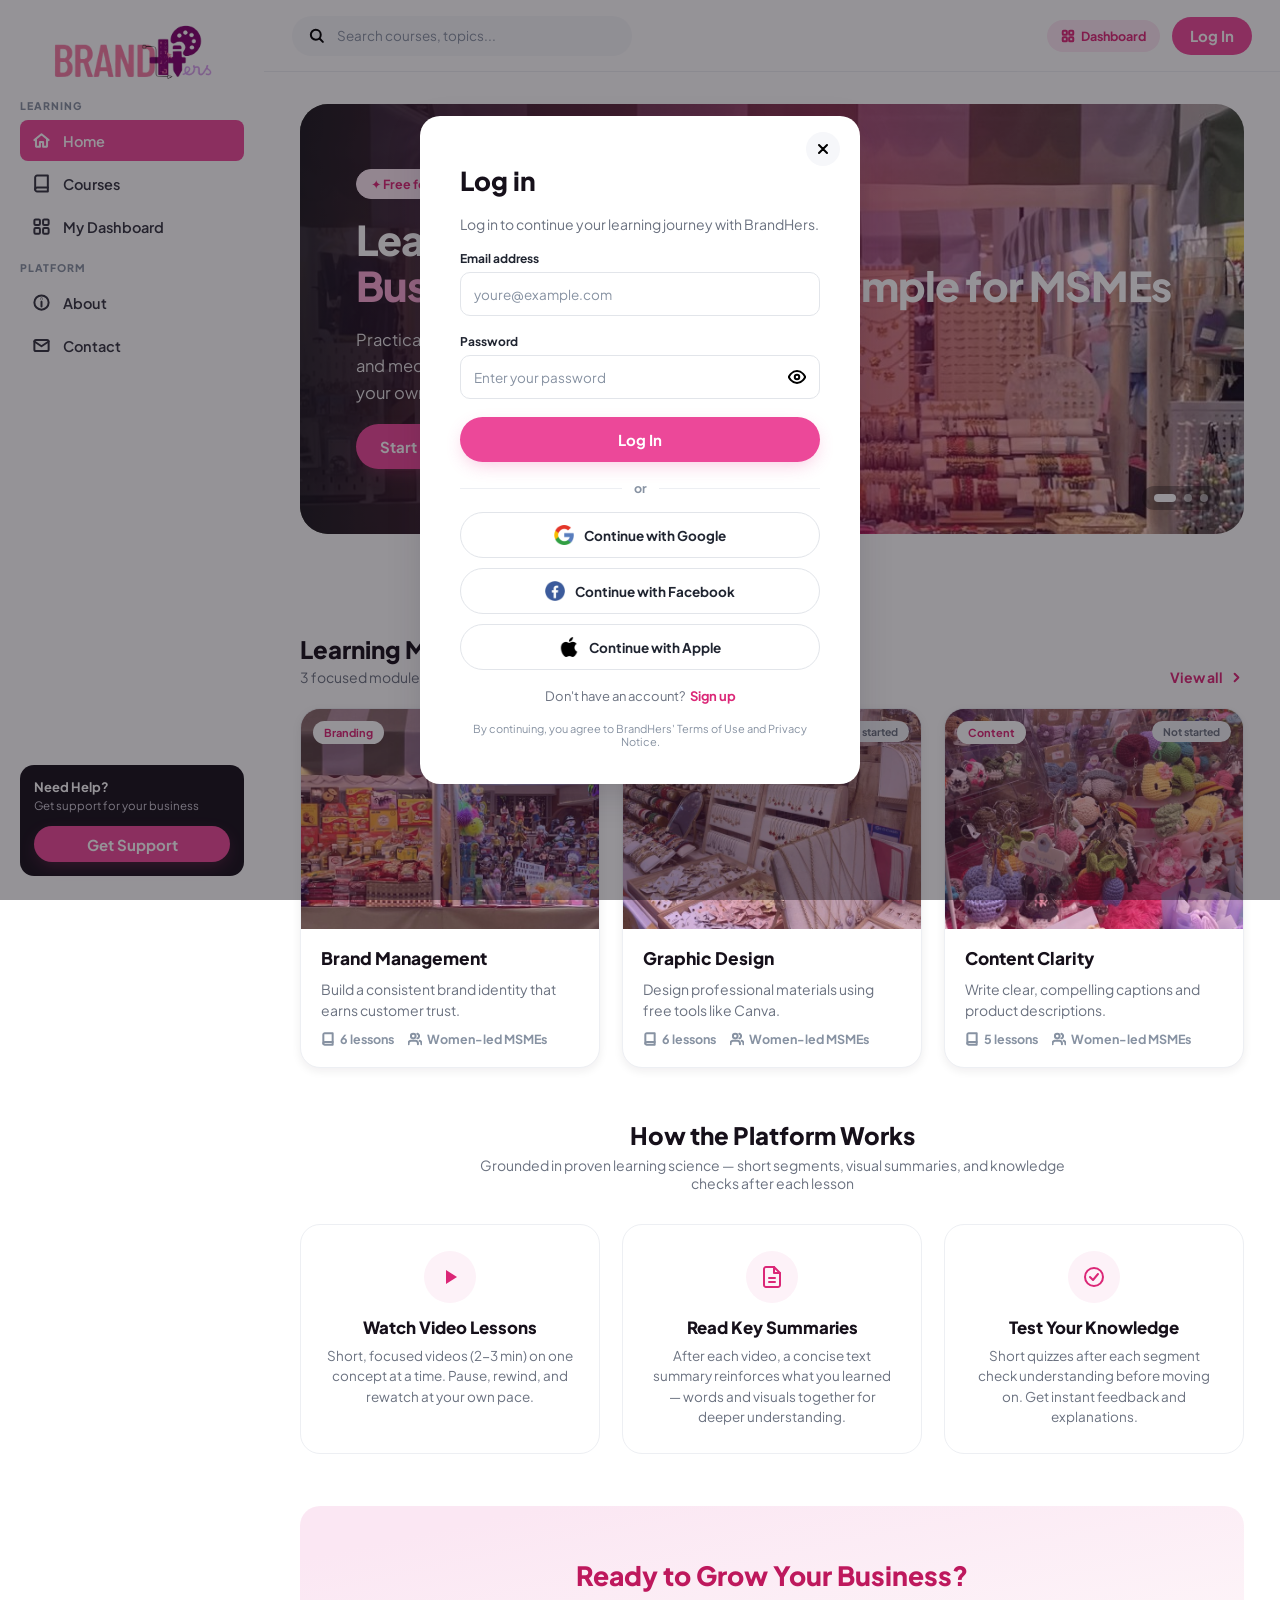
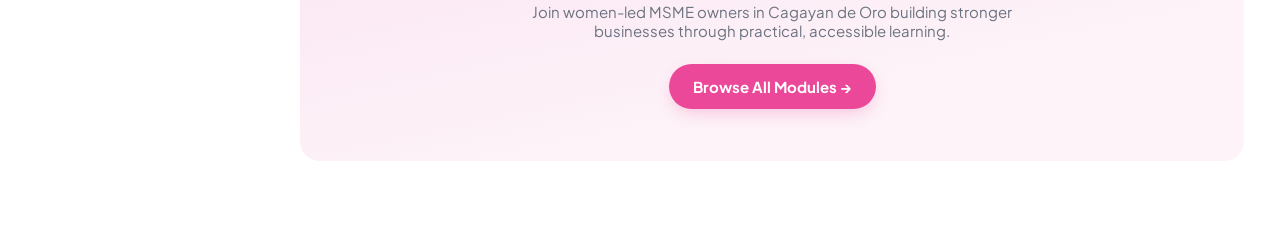
==== commit 877861b4: "Add files via upload" ====
--- a/course.html
+++ b/course.html
@@ -117,7 +117,7 @@
                 ><span><img class="ic" src="assets/icons/book-14.svg" width="14" height="14" alt="" />6 lessons</span>
               </div>
               <div class="card outcomes">
-                <h3>What You'll Learn</h3>
+                <h2>What You'll Learn</h2>
                 <div>
                   <img class="ic" src="assets/icons/check-16.svg" width="16" height="16" alt="" /><span
                     >Define your brand mission and values</span
--- a/css/styles.css
+++ b/css/styles.css
@@ -25,6 +25,7 @@
      17. Popups (notifications, log in, language, coming soon, toast)
      18. Responsive (tablet & phone)
      19. Phone polish (small-screen fine-tuning)
+     20. Very small phones (360px and below)
    ========================================================= */
 
 /* =========================================================
@@ -98,6 +99,14 @@
   cursor: pointer;
 }
 
+/* Visible focus for keyboard users (Tab key).
+   :focus-visible shows the ring only when using the keyboard,
+   not when clicking with a mouse or tapping on a phone. */
+:focus-visible {
+  outline: 2px solid var(--pink-600);
+  outline-offset: 2px;
+}
+
 input,
 select,
 textarea {
@@ -354,7 +363,6 @@
   flex: 1;
   min-width: 0;
   border: 0;
-  outline: 0;
   background: none;
   font-size: 13.5px;
   color: var(--ink-800);
@@ -675,6 +683,7 @@
 .course-card {
   display: flex;
   flex-direction: column;
+  cursor: pointer;
   overflow: hidden;
   border-radius: 20px;
   border: 1px solid var(--gray-200);
@@ -685,6 +694,10 @@
     transform 0.15s,
     box-shadow 0.15s;
 }
+.course-card:focus-visible {
+  outline: 2px solid var(--pink-500);
+  outline-offset: 3px;
+}
 .course-card:hover {
   box-shadow: 0 10px 24px rgba(23, 15, 26, 0.1);
   transform: translateY(-2px);
@@ -936,7 +949,6 @@
 .field-search input {
   flex: 1;
   border: 0;
-  outline: 0;
   background: none;
   font-size: 14px;
 }
@@ -1048,7 +1060,7 @@
   border-radius: 20px;
   background: var(--pink-100);
 }
-.ctml h3 {
+.ctml h2 {
   margin-bottom: 8px;
   font-weight: 800;
   font-size: 16px;
@@ -1136,7 +1148,7 @@
   gap: 14px;
   padding: 24px;
 }
-.outcomes h3 {
+.outcomes h2 {
   font-weight: 800;
   font-size: 15.5px;
   color: var(--ink-900);
@@ -1235,7 +1247,7 @@
 
 .lesson-row {
   display: flex;
-  align-items: center;
+  align-items: center;  
   gap: 16px;
   padding: 16px 22px;
   width: 100%;
@@ -1812,7 +1824,6 @@
   height: 100%;
   padding: 0 13px;
   border: 0;
-  outline: 0;
   border-radius: 10px;
   background: none;
   font-size: 13.5px;
@@ -2269,6 +2280,7 @@
 .c-play {
   display: grid;
   place-items: center;
+  flex: none; /* never squeezed by the other buttons */
   width: 40px;
   height: 40px;
   border-radius: 999px;
@@ -2349,9 +2361,6 @@
   border: 3px solid var(--pink-500);
   background: #fff;
 }
-.c-seek:focus {
-  outline: none;
-}
 
 .c-play.playing img {
   visibility: hidden;
@@ -2362,7 +2371,8 @@
 .c-play.playing::before,
 .c-play.playing::after {
   position: absolute;
-  top: 13px;
+  top: 50%;
+  margin-top: -7px;
   width: 4px;
   height: 14px;
   border-radius: 2px;
@@ -2370,10 +2380,10 @@
   content: '';
 }
 .c-play.playing::before {
-  left: 14px;
+  left: calc(50% - 7px); /* two bars, always centered */
 }
 .c-play.playing::after {
-  right: 14px;
+  left: calc(50% + 3px);
 }
 
 .c-sound.muted {
@@ -2746,9 +2756,11 @@
   font-size: 13px;
 }
 .qtop .k {
+  font-size: inherit;
   font-weight: 700;
   color: var(--pink-600);
 }
+
 .qtop .n {
   font-weight: 600;
   color: var(--gray-500);
@@ -2944,7 +2956,7 @@
   font-size: 36px;
 }
 
-.result-card h2 {
+.result-card h1 {
   font-weight: 800;
   font-size: 26px;
   color: var(--ink-900);
@@ -3036,7 +3048,7 @@
   gap: 8px;
   flex-wrap: wrap;
 }
-.pchips span {
+.pchips > span {
   padding: 5px 12px;
   border-radius: 999px;
   background: var(--pink-50);
@@ -3322,9 +3334,13 @@
   font-size: 13px;
   color: var(--gray-600);
 }
-.signup-row a {
+.signup-row a,
+.signup-row .signup-off {
   font-weight: 700;
   color: var(--pink-600);
+}
+.signup-row .signup-off {
+  cursor: default; /* Sign up is turned off for now (ALLOW_SIGNUP in script.js) */
 }
 
 .terms {
@@ -4043,6 +4059,9 @@
     padding: 22px 20px;
     border-radius: 20px;
   }
+  .welcome .txt {
+    align-self: stretch; /* text and buttons use the card's width, never wider */
+  }
 
   /* ---- stat boxes (Dashboard, About) ---- */
   .stat-box {
@@ -4061,3 +4080,48 @@
     padding: 20px 18px;
   }
 }
+
+/* =========================================================
+   20. Very small phones (360px and below, e.g. small Android phones)
+   ========================================================= */
+@media (max-width: 360px) {
+  .topbar {
+    gap: 8px;
+    padding: 0 12px;
+  }
+  .top-actions {
+    gap: 6px;
+  }
+  .top-logo {
+    width: 88px;
+    height: 30px;
+  }
+  /* video buttons a bit smaller so all of them fit */
+  .controls {
+    gap: 4px;
+    padding: 0 8px;
+  }
+  .c-play {
+    flex: none;
+    width: 34px;
+    height: 34px;
+  }
+  .c-skip {
+    height: 32px;
+    padding: 0 8px 0 6px;
+  }
+  .c-sound {
+    width: 32px;
+    height: 32px;
+  }
+  .welcome h1 {
+    font-size: 22px;
+    overflow-wrap: anywhere;
+  }
+  /* two buttons side by side don't fit: stack them */
+  .cta-row,
+  .welcome .btns,
+  .button-row {
+    grid-template-columns: 1fr;
+  }
+}
